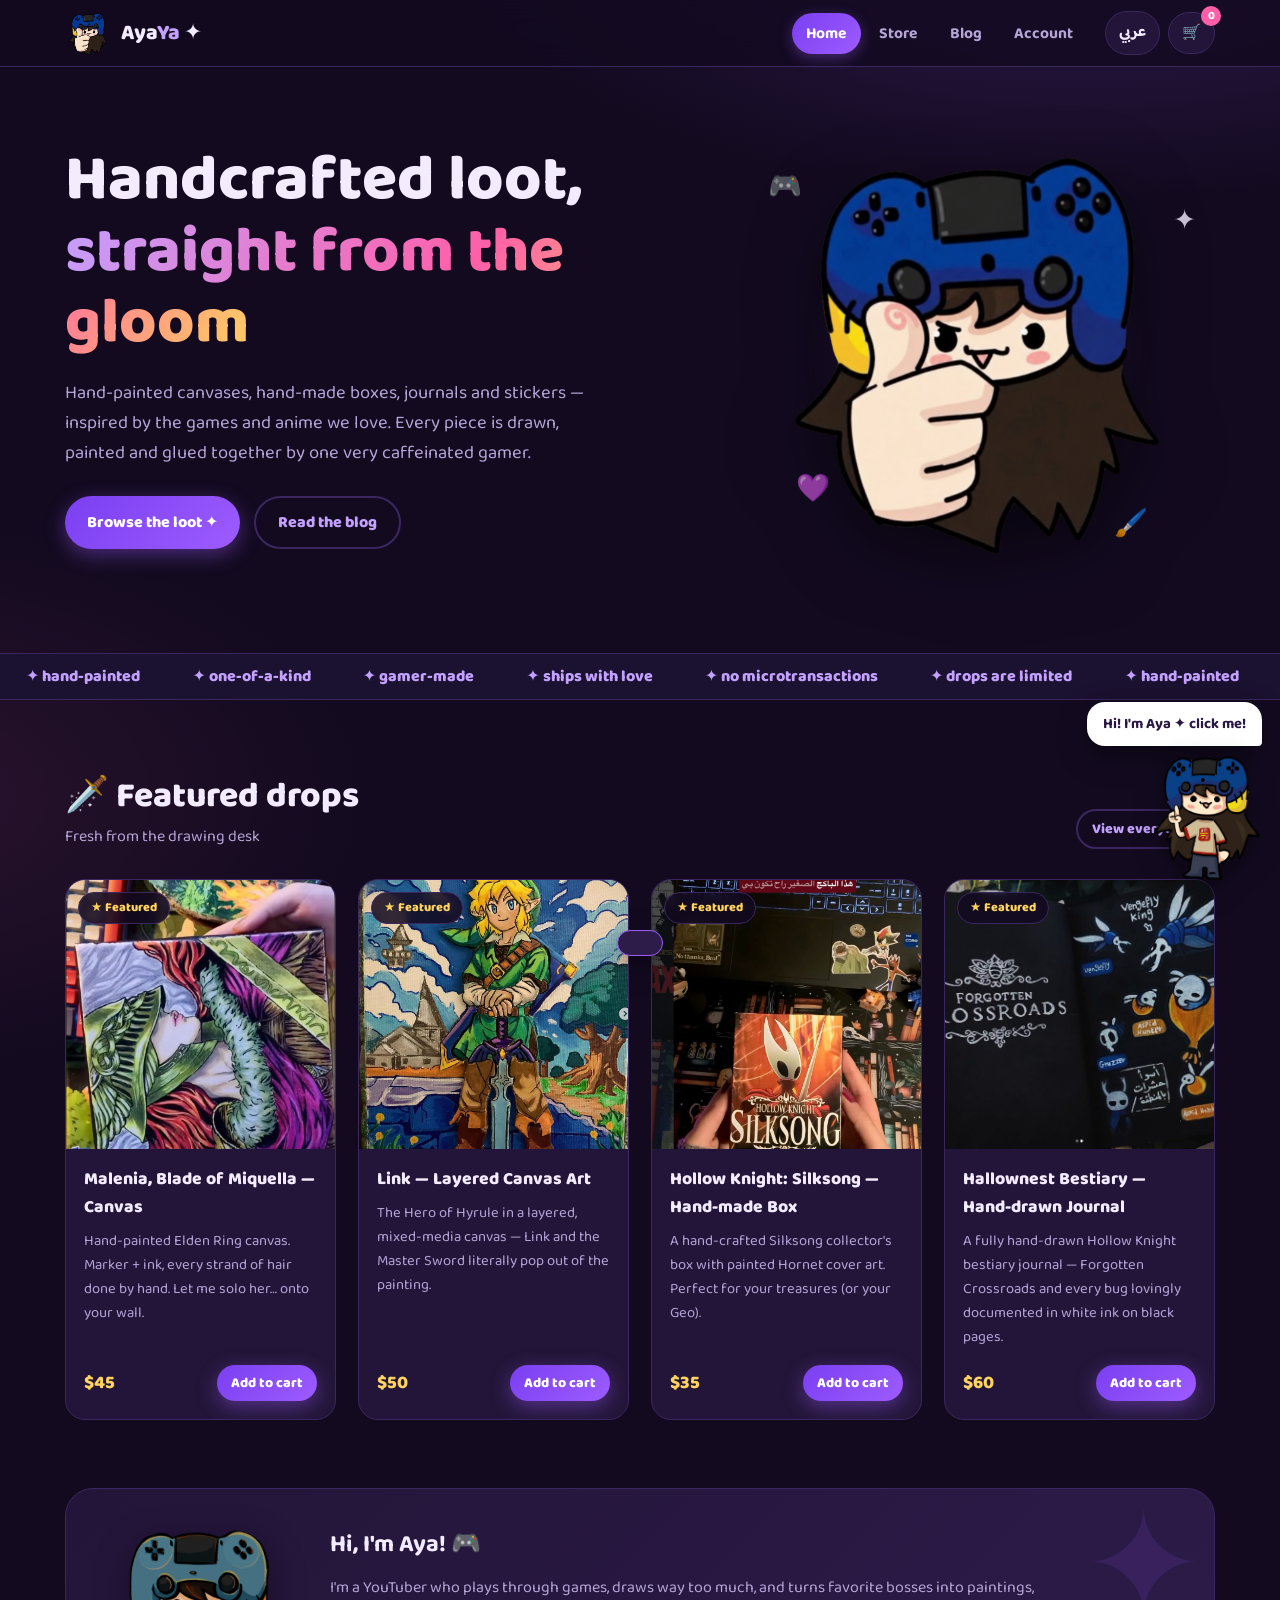
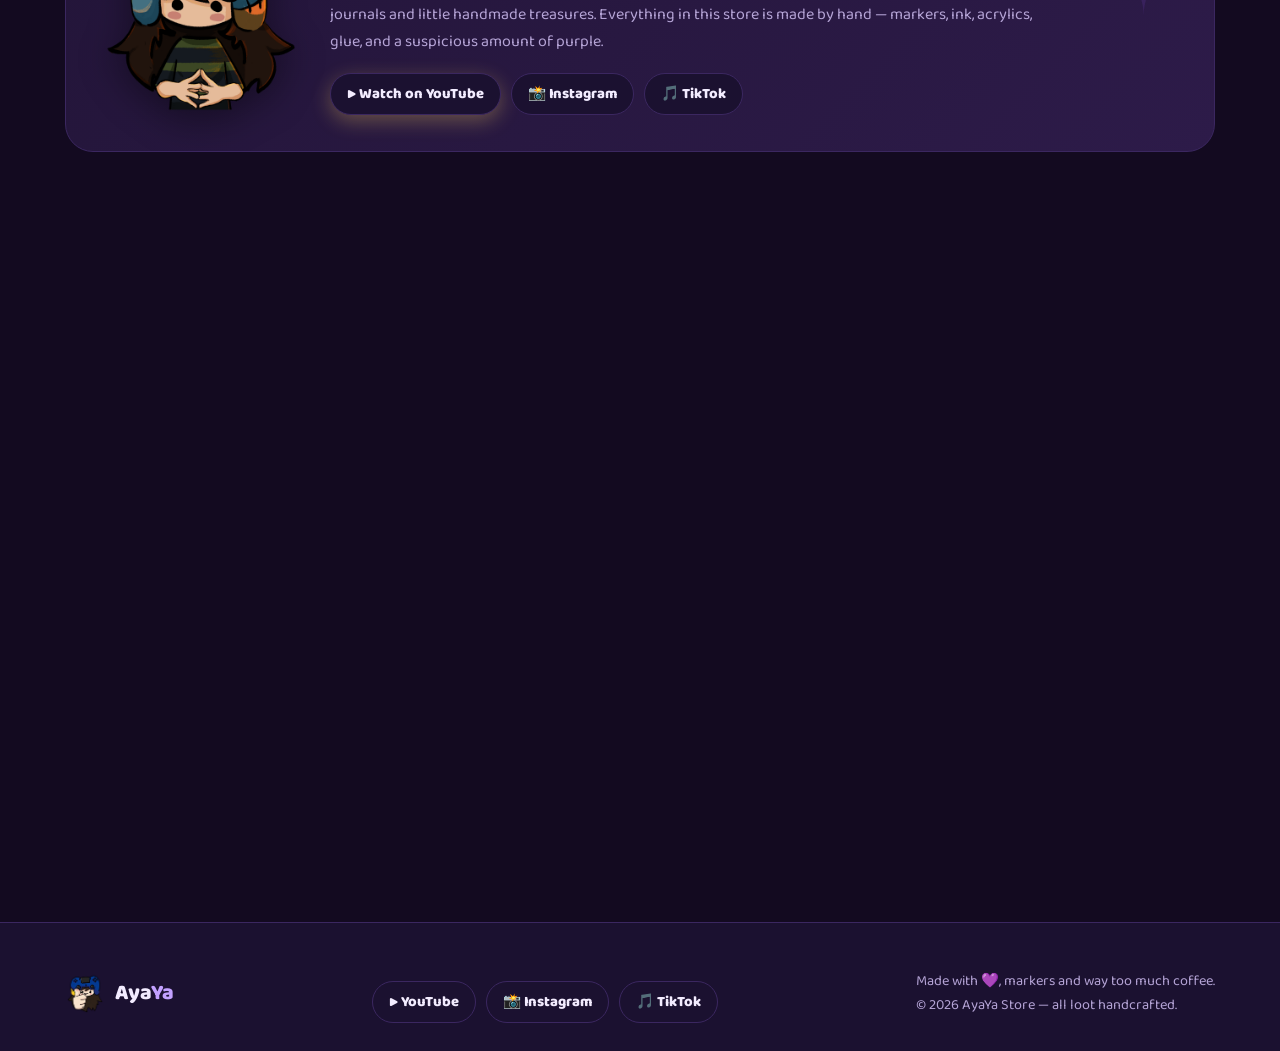
==== index.html @ c79027bc "AyaYa Store ✦ handcrafted gamer loot — store, blog, accounts, admin panel (EN/AR) Co-Authored-By: Cl" ====
<!DOCTYPE html>
<html lang="en">
<head>
  <meta charset="UTF-8">
  <meta name="viewport" content="width=device-width, initial-scale=1.0">
  <title>AyaYa Store ✦ Handcrafted gamer loot</title>
  <meta name="description" content="Hand-painted canvases, handmade boxes, journals and stickers inspired by games and anime — made by Aya.">
  <link rel="icon" type="image/png" href="assets/img/logo.png">
  <link rel="preconnect" href="https://fonts.googleapis.com">
  <link rel="preconnect" href="https://fonts.gstatic.com" crossorigin>
  <link href="https://fonts.googleapis.com/css2?family=Baloo+2:wght@500;700;800&family=Baloo+Bhaijaan+2:wght@500;700;800&display=swap" rel="stylesheet">
  <link rel="stylesheet" href="assets/css/style.css">
</head>
<body>
  <header class="site" id="site-header"></header>

  <main>
    <!-- Hero -->
    <section class="hero">
      <div class="container hero-grid">
        <div>
          <h1><span data-i18n="heroTitle1"></span><br><span class="grad" data-i18n="heroTitle2"></span></h1>
          <p class="sub" data-i18n="heroSub"></p>
          <div class="hero-cta">
            <a href="store.html" class="btn btn-primary" data-i18n="shopNow"></a>
            <a href="blog.html" class="btn btn-ghost" data-i18n="readBlog"></a>
          </div>
        </div>
        <div class="hero-art">
          <div class="halo"></div>
          <img class="mascot-main" src="assets/img/logo.png" alt="Aya mascot giving a thumbs up">
          <span class="floaty" style="top:8%;left:6%;animation-delay:.5s">🎮</span>
          <span class="floaty" style="top:16%;right:4%;animation-delay:1.4s">✦</span>
          <span class="floaty" style="bottom:12%;left:12%;animation-delay:2.2s">💜</span>
          <span class="floaty" style="bottom:4%;right:14%;animation-delay:3s">🖌️</span>
        </div>
      </div>
    </section>

    <!-- Marquee -->
    <div class="marquee"><div class="marquee-track" id="marquee-track"></div></div>

    <!-- Featured products -->
    <section class="block">
      <div class="container">
        <div class="section-head reveal">
          <div>
            <h2><span class="emoji">🗡️</span> <span data-i18n="featured"></span></h2>
            <p data-i18n="featuredSub"></p>
          </div>
          <a class="btn btn-ghost btn-sm" href="store.html" data-i18n="viewAll"></a>
        </div>
        <div class="grid" id="featured-grid"></div>
      </div>
    </section>

    <!-- About strip -->
    <section class="block" style="padding-top:0">
      <div class="container">
        <div class="about-strip reveal">
          <img src="assets/img/oc-cozy.png" alt="Aya sitting cozy">
          <div>
            <h2 data-i18n="aboutTitle"></h2>
            <p data-i18n="aboutBody"></p>
            <div class="socials" id="about-socials"></div>
          </div>
        </div>
      </div>
    </section>

    <!-- Blog preview -->
    <section class="block" style="padding-top:0">
      <div class="container">
        <div class="section-head reveal">
          <div>
            <h2><span class="emoji">✏️</span> <span data-i18n="latestPosts"></span></h2>
            <p data-i18n="latestSub"></p>
          </div>
          <a class="btn btn-ghost btn-sm" href="blog.html" data-i18n="readBlog"></a>
        </div>
        <div class="post-grid" id="blog-preview"></div>
      </div>
    </section>
  </main>

  <footer class="site" id="site-footer"></footer>

  <script src="assets/js/data.js"></script>
  <script src="assets/js/main.js"></script>
  <script>
    function productCard(p) {
      const stockBadge = p.inStock
        ? `<span class="badge">${t("featBadge")}</span>`
        : `<span class="badge soldout">${t("soldOut")}</span>`;
      return `<article class="card reveal">
        <div class="thumb"><img src="${esc(p.img)}" alt="${esc(loc(p, "name"))}" loading="lazy">${stockBadge}</div>
        <div class="card-body">
          <h3>${esc(loc(p, "name"))}</h3>
          <p class="desc">${esc(loc(p, "desc"))}</p>
          <div class="card-foot">
            <span class="price">$${p.price}</span>
            ${p.inStock
              ? `<button class="btn btn-primary btn-sm" onclick="addToCart('${p.id}')">${t("addToCart")}</button>`
              : `<button class="btn btn-danger btn-sm" disabled>${t("soldOut")}</button>`}
          </div>
        </div>
      </article>`;
    }

    function renderHome() {
      // i18n text nodes
      document.querySelectorAll("[data-i18n]").forEach(el => { el.textContent = t(el.dataset.i18n); });

      // marquee (doubled for seamless loop)
      const words = t("marquee");
      const seq = words.map(w => `<span>✦ ${w}</span>`).join("");
      document.getElementById("marquee-track").innerHTML = seq + seq;

      // featured products
      const feats = getProducts().filter(p => p.featured).slice(0, 4);
      document.getElementById("featured-grid").innerHTML = feats.map(productCard).join("");

      // blog preview (latest 3)
      const posts = [...getPosts()].sort((a, b) => b.date.localeCompare(a.date)).slice(0, 3);
      document.getElementById("blog-preview").innerHTML = posts.map(p => `
        <article class="post reveal">
          <div class="thumb"><img src="${esc(p.img)}" alt="" loading="lazy"></div>
          <div class="post-body">
            <time>${p.date}</time>
            <h3>${esc(loc(p, "title"))}</h3>
            <p>${esc(loc(p, "body")).slice(0, 110)}…</p>
            <a href="blog.html#${p.id}" class="tag">#${t(p.tag) !== p.tag ? t(p.tag) : p.tag}</a>
          </div>
        </article>`).join("");

      const s = getSettings();
      document.getElementById("about-socials").innerHTML = `
        <a href="${esc(s.youtube)}" target="_blank" rel="noopener" class="btn btn-gold btn-sm">▶ ${t("aboutCta")}</a>
        <a href="${esc(s.instagram)}" target="_blank" rel="noopener">📸 Instagram</a>
        <a href="${esc(s.tiktok)}" target="_blank" rel="noopener">🎵 TikTok</a>`;

      watchReveals();
    }

    window.onLangChange = renderHome;
    document.addEventListener("DOMContentLoaded", renderHome);
  </script>
</body>
</html>
---- assets/css/style.css ----
/* ============================================
   AyaYa Store — Vex-purple, cozy & fun
   ============================================ */
:root {
  --bg: #130a20;
  --bg-2: #1b1130;
  --panel: #231539;
  --panel-2: #2d1b49;
  --line: #3b2760;
  --purple: #9d5cff;
  --purple-deep: #7b3ff2;
  --purple-soft: #c3a1ff;
  --magenta: #ff5fa8;
  --gold: #ffd45e;
  --teal: #5eead4;
  --text: #f3ecff;
  --muted: #b5a4d6;
  --shadow: 0 10px 30px rgba(0, 0, 0, .45);
  --r: 20px;
  --font-latin: "Baloo 2", "Baloo Bhaijaan 2", system-ui, sans-serif;
  --font-ar: "Baloo Bhaijaan 2", "Baloo 2", system-ui, sans-serif;
}

* { margin: 0; padding: 0; box-sizing: border-box; }

html { scroll-behavior: smooth; }

body {
  background:
    radial-gradient(1100px 500px at 85% -100px, rgba(157, 92, 255, .22), transparent 60%),
    radial-gradient(900px 500px at -10% 30%, rgba(255, 95, 168, .10), transparent 55%),
    var(--bg);
  color: var(--text);
  font-family: var(--font-latin);
  min-height: 100vh;
  overflow-x: hidden;
}

html[lang="ar"] body { font-family: var(--font-ar); }

::selection { background: var(--purple); color: #fff; }

img { max-width: 100%; display: block; }

a { color: var(--purple-soft); text-decoration: none; }

.container { width: min(1150px, 92%); margin-inline: auto; }

/* ---------- Header ---------- */
header.site {
  position: sticky; top: 0; z-index: 100;
  background: rgba(19, 10, 32, .82);
  backdrop-filter: blur(14px);
  -webkit-backdrop-filter: blur(14px);
  border-bottom: 1px solid var(--line);
}

.nav {
  display: flex; align-items: center; gap: 18px;
  padding: 10px 0;
}

.brand {
  display: flex; align-items: center; gap: 10px;
  font-weight: 800; font-size: 1.35rem; color: var(--text);
}

.brand img {
  width: 46px; height: 46px; object-fit: contain;
  transition: transform .35s cubic-bezier(.34, 1.56, .64, 1);
}

.brand:hover img { transform: rotate(-12deg) scale(1.15); }

.brand .ya { color: var(--purple-soft); }

.nav-links {
  display: flex; gap: 4px; margin-inline-start: auto;
  align-items: center;
}

.nav-links a {
  padding: 8px 14px; border-radius: 999px;
  color: var(--muted); font-weight: 700; font-size: .98rem;
  transition: .2s;
}

.nav-links a:hover { color: var(--text); background: var(--panel-2); }

.nav-links a.active { color: #fff; background: linear-gradient(135deg, var(--purple-deep), var(--purple)); box-shadow: 0 4px 14px rgba(157, 92, 255, .35); }

.nav-actions { display: flex; align-items: center; gap: 8px; }

.lang-btn, .cart-btn {
  border: 1px solid var(--line); background: var(--panel);
  color: var(--text); font-family: inherit; font-weight: 700;
  padding: 8px 13px; border-radius: 999px; cursor: pointer;
  font-size: .95rem; transition: .2s; position: relative;
}

.lang-btn:hover, .cart-btn:hover { border-color: var(--purple); transform: translateY(-2px); }

.cart-count {
  position: absolute; top: -7px; inset-inline-end: -7px;
  background: var(--magenta); color: #fff;
  font-size: .72rem; font-weight: 800;
  min-width: 20px; height: 20px; border-radius: 999px;
  display: grid; place-items: center; padding: 0 5px;
  transition: transform .25s cubic-bezier(.34, 1.8, .64, 1);
}

.cart-count.pop { transform: scale(1.5); }

.burger { display: none; }

/* ---------- Buttons ---------- */
.btn {
  display: inline-flex; align-items: center; gap: 8px; justify-content: center;
  font-family: inherit; font-weight: 800; font-size: 1rem;
  padding: 12px 22px; border-radius: 999px; border: none; cursor: pointer;
  transition: transform .18s cubic-bezier(.34, 1.56, .64, 1), box-shadow .2s, filter .2s;
}

.btn:active { transform: scale(.94); }

.btn-primary {
  background: linear-gradient(135deg, var(--purple-deep), var(--purple));
  color: #fff; box-shadow: 0 6px 20px rgba(157, 92, 255, .4);
}

.btn-primary:hover { transform: translateY(-3px); box-shadow: 0 10px 26px rgba(157, 92, 255, .55); }

.btn-gold {
  background: linear-gradient(135deg, #f5b93d, var(--gold));
  color: #3a2405; box-shadow: 0 6px 20px rgba(255, 212, 94, .3);
}

.btn-gold:hover { transform: translateY(-3px); }

.btn-ghost {
  background: transparent; color: var(--purple-soft);
  border: 2px solid var(--line);
}

.btn-ghost:hover { border-color: var(--purple); color: #fff; transform: translateY(-3px); }

.btn-danger { background: #47203a; color: #ff9cc4; }
.btn-sm { padding: 7px 14px; font-size: .88rem; }

/* ---------- Hero ---------- */
.hero {
  position: relative; overflow: hidden;
  padding: 64px 0 90px;
}

.hero-grid {
  display: grid; grid-template-columns: 1.15fr .85fr;
  gap: 30px; align-items: center;
}

.hero h1 {
  font-size: clamp(2.3rem, 5.5vw, 4rem);
  line-height: 1.12; font-weight: 800;
}

.hero h1 .grad {
  background: linear-gradient(120deg, var(--purple-soft), var(--magenta) 60%, var(--gold));
  -webkit-background-clip: text; background-clip: text; color: transparent;
}

.hero p.sub { color: var(--muted); font-size: 1.15rem; margin: 18px 0 28px; max-width: 34rem; }

.hero-cta { display: flex; gap: 14px; flex-wrap: wrap; }

.hero-art { position: relative; text-align: center; }

.hero-art .mascot-main {
  width: min(380px, 80%); margin-inline: auto;
  filter: drop-shadow(0 24px 34px rgba(0, 0, 0, .5));
  animation: bob 4.5s ease-in-out infinite;
}

@keyframes bob {
  0%, 100% { transform: translateY(0) rotate(-1.5deg); }
  50% { transform: translateY(-16px) rotate(1.5deg); }
}

.hero-art .halo {
  position: absolute; inset: 8% 12%; z-index: -1;
  background: radial-gradient(circle, rgba(157, 92, 255, .35), transparent 65%);
  filter: blur(10px);
  animation: pulse 5s ease-in-out infinite;
}

@keyframes pulse { 50% { opacity: .55; transform: scale(1.08); } }

.floaty {
  position: absolute; font-size: 1.7rem; opacity: .8;
  animation: floaty 7s ease-in-out infinite;
  user-select: none; pointer-events: none;
}

@keyframes floaty {
  0%, 100% { transform: translateY(0) rotate(-8deg); }
  50% { transform: translateY(-22px) rotate(10deg); }
}

/* ---------- Marquee ---------- */
.marquee {
  border-block: 1px solid var(--line);
  background: var(--bg-2);
  overflow: hidden; white-space: nowrap; direction: ltr;
  padding: 10px 0; font-weight: 800; color: var(--purple-soft);
}

.marquee-track { display: inline-block; animation: marquee 30s linear infinite; }

.marquee span { margin: 0 26px; }

@keyframes marquee { to { transform: translateX(-50%); } }

/* ---------- Sections ---------- */
section.block { padding: 68px 0; }

.section-head { display: flex; align-items: end; justify-content: space-between; gap: 16px; margin-bottom: 30px; }

.section-head h2 { font-size: clamp(1.6rem, 3vw, 2.2rem); font-weight: 800; }

.section-head h2 .emoji { display: inline-block; animation: wiggle 3s ease-in-out infinite; }

@keyframes wiggle { 0%, 100% { transform: rotate(-8deg); } 50% { transform: rotate(10deg); } }

.section-head p { color: var(--muted); }

/* reveal on scroll */
.reveal { opacity: 0; transform: translateY(26px); transition: opacity .6s ease, transform .6s cubic-bezier(.22, .9, .3, 1.2); }
.reveal.shown { opacity: 1; transform: none; }

/* ---------- Product grid ---------- */
.grid { display: grid; grid-template-columns: repeat(auto-fill, minmax(255px, 1fr)); gap: 22px; }

.card {
  background: var(--panel); border: 1px solid var(--line);
  border-radius: var(--r); overflow: hidden; position: relative;
  transition: transform .25s, box-shadow .25s, border-color .25s;
  display: flex; flex-direction: column;
}

.card:hover { transform: translateY(-7px); box-shadow: var(--shadow); border-color: var(--purple); }

.card .thumb { position: relative; overflow: hidden; aspect-ratio: 1 / 1; background: var(--bg-2); }

.card .thumb img { width: 100%; height: 100%; object-fit: cover; transition: transform .5s; }

.card:hover .thumb img { transform: scale(1.07) rotate(.5deg); }

.badge {
  position: absolute; top: 12px; inset-inline-start: 12px;
  background: rgba(19, 10, 32, .85); color: var(--gold);
  font-size: .78rem; font-weight: 800; padding: 5px 12px; border-radius: 999px;
  border: 1px solid var(--line); backdrop-filter: blur(4px);
}

.badge.soldout { color: var(--magenta); }

.card-body { padding: 16px 18px 18px; display: flex; flex-direction: column; gap: 8px; flex: 1; }

.card-body h3 { font-size: 1.1rem; font-weight: 800; }

.card-body .desc { color: var(--muted); font-size: .92rem; flex: 1; }

.card-foot { display: flex; align-items: center; justify-content: space-between; margin-top: 8px; }

.price { font-weight: 800; font-size: 1.15rem; color: var(--gold); }

/* category pills */
.pills { display: flex; gap: 8px; flex-wrap: wrap; margin-bottom: 26px; }

.pill {
  background: var(--panel); border: 1px solid var(--line); color: var(--muted);
  font-family: inherit; font-weight: 700; font-size: .92rem;
  padding: 8px 16px; border-radius: 999px; cursor: pointer; transition: .2s;
}

.pill:hover { color: var(--text); transform: translateY(-2px); }

.pill.active {
  background: linear-gradient(135deg, var(--purple-deep), var(--purple));
  color: #fff; border-color: transparent;
}

.searchbar {
  display: flex; align-items: center; gap: 10px;
  background: var(--panel); border: 1px solid var(--line);
  border-radius: 999px; padding: 10px 18px; margin-bottom: 22px;
}

.searchbar input {
  flex: 1; background: none; border: none; outline: none;
  color: var(--text); font-family: inherit; font-size: 1rem;
}

.searchbar input::placeholder { color: var(--muted); }

/* ---------- Blog ---------- */
.post-grid { display: grid; grid-template-columns: repeat(auto-fill, minmax(300px, 1fr)); gap: 24px; }

.post {
  background: var(--panel); border: 1px solid var(--line); border-radius: var(--r);
  overflow: hidden; transition: .25s; display: flex; flex-direction: column;
}

.post:hover { transform: translateY(-6px); border-color: var(--magenta); box-shadow: var(--shadow); }

.post .thumb { aspect-ratio: 16 / 10; overflow: hidden; background: var(--bg-2); }

.post .thumb img { width: 100%; height: 100%; object-fit: cover; transition: transform .5s; }

.post:hover .thumb img { transform: scale(1.06); }

.post-body { padding: 18px 20px 20px; display: flex; flex-direction: column; gap: 10px; flex: 1; }

.post-body time { color: var(--muted); font-size: .85rem; font-weight: 700; }

.post-body h3 { font-size: 1.2rem; }

.post-body p { color: var(--muted); font-size: .95rem; flex: 1; }

.tag {
  display: inline-block; background: var(--panel-2); color: var(--purple-soft);
  font-size: .78rem; font-weight: 800; padding: 4px 12px; border-radius: 999px;
}

.yt-embed { aspect-ratio: 16 / 9; border-radius: 14px; overflow: hidden; border: 1px solid var(--line); margin-top: 10px; }

.yt-embed iframe { width: 100%; height: 100%; border: 0; display: block; }

/* ---------- Modal / drawer ---------- */
.overlay {
  position: fixed; inset: 0; z-index: 200;
  background: rgba(10, 5, 20, .7); backdrop-filter: blur(4px);
  opacity: 0; pointer-events: none; transition: opacity .25s;
}

.overlay.open { opacity: 1; pointer-events: auto; }

.drawer {
  position: fixed; top: 0; inset-inline-end: 0; z-index: 210;
  width: min(420px, 94vw); height: 100dvh;
  background: var(--bg-2); border-inline-start: 1px solid var(--line);
  transform: translateX(calc(var(--dir, 1) * 105%));
  transition: transform .35s cubic-bezier(.22, .9, .3, 1);
  display: flex; flex-direction: column;
}

html[dir="rtl"] .drawer { --dir: -1; }

.drawer.open { transform: none; }

.drawer-head { display: flex; align-items: center; justify-content: space-between; padding: 18px 22px; border-bottom: 1px solid var(--line); }

.drawer-head h3 { font-size: 1.25rem; }

.icon-btn { background: none; border: none; color: var(--muted); font-size: 1.4rem; cursor: pointer; transition: .2s; }

.icon-btn:hover { color: #fff; transform: rotate(90deg); }

.drawer-body { flex: 1; overflow-y: auto; padding: 18px 22px; display: flex; flex-direction: column; gap: 14px; }

.cart-item { display: flex; gap: 12px; background: var(--panel); border: 1px solid var(--line); border-radius: 14px; padding: 10px; }

.cart-item img { width: 64px; height: 64px; border-radius: 10px; object-fit: cover; }

.cart-item .ci-info { flex: 1; }

.cart-item h4 { font-size: .95rem; }

.cart-item .ci-price { color: var(--gold); font-weight: 800; font-size: .92rem; }

.qty { display: inline-flex; align-items: center; gap: 10px; margin-top: 4px; }

.qty button {
  width: 26px; height: 26px; border-radius: 8px; border: 1px solid var(--line);
  background: var(--panel-2); color: var(--text); font-weight: 800; cursor: pointer;
}

.drawer-foot { padding: 18px 22px; border-top: 1px solid var(--line); display: flex; flex-direction: column; gap: 12px; }

.total-row { display: flex; justify-content: space-between; font-weight: 800; font-size: 1.15rem; }

.empty-note { text-align: center; color: var(--muted); padding: 30px 10px; }

.empty-note img { width: 130px; margin: 0 auto 12px; opacity: .9; }

/* ---------- Forms ---------- */
.auth-wrap { display: grid; grid-template-columns: 1fr 1fr; gap: 40px; align-items: center; padding: 60px 0; }

.form-card {
  background: var(--panel); border: 1px solid var(--line); border-radius: 24px;
  padding: 34px; box-shadow: var(--shadow);
}

.form-card h2 { margin-bottom: 6px; }

.form-card .hint { color: var(--muted); margin-bottom: 22px; font-size: .95rem; }

.field { margin-bottom: 16px; }

.field label { display: block; font-weight: 700; font-size: .92rem; margin-bottom: 6px; color: var(--purple-soft); }

.field input, .field textarea, .field select {
  width: 100%; background: var(--bg-2); border: 1px solid var(--line);
  border-radius: 14px; padding: 12px 16px; color: var(--text);
  font-family: inherit; font-size: 1rem; outline: none; transition: .2s;
}

.field input:focus, .field textarea:focus, .field select:focus { border-color: var(--purple); box-shadow: 0 0 0 3px rgba(157, 92, 255, .2); }

.form-msg { font-weight: 700; font-size: .95rem; min-height: 1.4em; }
.form-msg.err { color: #ff8ab5; }
.form-msg.ok { color: var(--teal); }

.switch-auth { text-align: center; margin-top: 14px; color: var(--muted); }
.switch-auth a { font-weight: 800; cursor: pointer; }

/* ---------- Mascot helper ---------- */
#mascot-helper {
  position: fixed; bottom: 18px; inset-inline-end: 18px; z-index: 150;
  display: flex; flex-direction: column; align-items: flex-end; gap: 8px;
  pointer-events: none;
}

#mascot-helper img {
  width: 110px; cursor: pointer; pointer-events: auto;
  filter: drop-shadow(0 8px 14px rgba(0, 0, 0, .45));
  transition: transform .3s cubic-bezier(.34, 1.56, .64, 1);
  animation: mascot-in .5s cubic-bezier(.34, 1.56, .64, 1);
}

#mascot-helper img:hover { transform: scale(1.12) rotate(-4deg); }

@keyframes mascot-in { from { transform: translateY(120px) scale(.6); opacity: 0; } }

#mascot-bubble {
  background: #fff; color: #2a1745; font-weight: 700; font-size: .92rem;
  padding: 10px 16px; border-radius: 18px; border-end-end-radius: 4px;
  max-width: 230px; box-shadow: var(--shadow);
  opacity: 0; transform: translateY(10px) scale(.9); transition: .3s cubic-bezier(.34, 1.56, .64, 1);
  pointer-events: none;
}

#mascot-bubble.show { opacity: 1; transform: none; }

/* ---------- Toast ---------- */
#toast {
  position: fixed; bottom: 24px; left: 50%; transform: translate(-50%, 80px);
  background: var(--panel-2); border: 1px solid var(--purple);
  color: var(--text); font-weight: 700; padding: 12px 22px; border-radius: 999px;
  z-index: 300; transition: transform .35s cubic-bezier(.34, 1.56, .64, 1); box-shadow: var(--shadow);
}

#toast.show { transform: translate(-50%, 0); }

/* ---------- About strip ---------- */
.about-strip {
  display: grid; grid-template-columns: auto 1fr; gap: 34px; align-items: center;
  background: linear-gradient(135deg, var(--panel), var(--panel-2));
  border: 1px solid var(--line); border-radius: 28px; padding: 36px 40px;
  position: relative; overflow: hidden;
}

.about-strip::after {
  content: "✦"; position: absolute; top: -30px; inset-inline-end: 10px;
  font-size: 9rem; color: rgba(157, 92, 255, .12); pointer-events: none;
}

.about-strip img { width: 190px; filter: drop-shadow(0 10px 18px rgba(0, 0, 0, .4)); }

.about-strip h2 { margin-bottom: 10px; }

.about-strip p { color: var(--muted); line-height: 1.7; max-width: 46rem; }

.socials { display: flex; gap: 10px; margin-top: 18px; flex-wrap: wrap; }

.socials a {
  display: inline-flex; align-items: center; gap: 8px;
  background: var(--bg-2); border: 1px solid var(--line); border-radius: 999px;
  padding: 8px 16px; font-weight: 800; font-size: .92rem; color: var(--text); transition: .2s;
}

.socials a:hover { border-color: var(--purple); transform: translateY(-3px) rotate(-1.5deg); }

/* ---------- Footer ---------- */
footer.site {
  border-top: 1px solid var(--line); background: var(--bg-2);
  padding: 40px 0 28px; margin-top: 40px;
}

.foot-grid { display: flex; align-items: center; justify-content: space-between; gap: 20px; flex-wrap: wrap; }

.foot-grid .brand img { width: 40px; height: 40px; }

footer .note { color: var(--muted); font-size: .9rem; }

/* ---------- Admin ---------- */
.admin-tabs { display: flex; gap: 8px; margin-bottom: 24px; flex-wrap: wrap; }

.table-wrap { overflow-x: auto; background: var(--panel); border: 1px solid var(--line); border-radius: var(--r); }

table.admin { width: 100%; border-collapse: collapse; min-width: 600px; }

table.admin th, table.admin td { padding: 12px 16px; text-align: start; border-bottom: 1px solid var(--line); }

table.admin th { color: var(--purple-soft); font-size: .85rem; text-transform: uppercase; letter-spacing: .05em; }

table.admin td img { width: 48px; height: 48px; object-fit: cover; border-radius: 10px; }

table.admin tr:hover td { background: rgba(157, 92, 255, .05); }

/* ---------- Sparkle canvas ---------- */
#sparkle-canvas { position: fixed; inset: 0; pointer-events: none; z-index: 90; }

/* ---------- Konami rain ---------- */
.rain-item { position: fixed; top: -60px; z-index: 400; font-size: 2rem; pointer-events: none; animation: rain-fall linear forwards; }

@keyframes rain-fall { to { transform: translateY(110vh) rotate(360deg); } }

/* ---------- Page hero (inner pages) ---------- */
.page-hero { padding: 52px 0 34px; position: relative; }

.page-hero h1 { font-size: clamp(2rem, 4.5vw, 3rem); }

.page-hero h1 .grad {
  background: linear-gradient(120deg, var(--purple-soft), var(--magenta));
  -webkit-background-clip: text; background-clip: text; color: transparent;
}

.page-hero p { color: var(--muted); margin-top: 10px; font-size: 1.08rem; max-width: 40rem; }

.page-hero .corner-oc { position: absolute; inset-inline-end: 0; bottom: -20px; width: 150px; opacity: .95; animation: bob 5s ease-in-out infinite; }

/* ---------- Responsive ---------- */
@media (max-width: 860px) {
  .hero-grid, .auth-wrap { grid-template-columns: 1fr; }
  .hero { padding: 40px 0 60px; }
  .hero-art { order: -1; }
  .hero-art .mascot-main { width: min(260px, 62%); }
  .about-strip { grid-template-columns: 1fr; text-align: center; }
  .about-strip img { margin-inline: auto; }
  .socials { justify-content: center; }
  .page-hero .corner-oc { display: none; }

  .burger { display: block; background: none; border: none; color: var(--text); font-size: 1.6rem; cursor: pointer; }
  .nav-links {
    position: fixed; top: 67px; inset-inline: 0;
    background: var(--bg-2); border-bottom: 1px solid var(--line);
    flex-direction: column; align-items: stretch; padding: 14px;
    display: none;
  }
  .nav-links.open { display: flex; }
  .nav-links a { text-align: center; padding: 13px; }
  #mascot-helper img { width: 84px; }
}
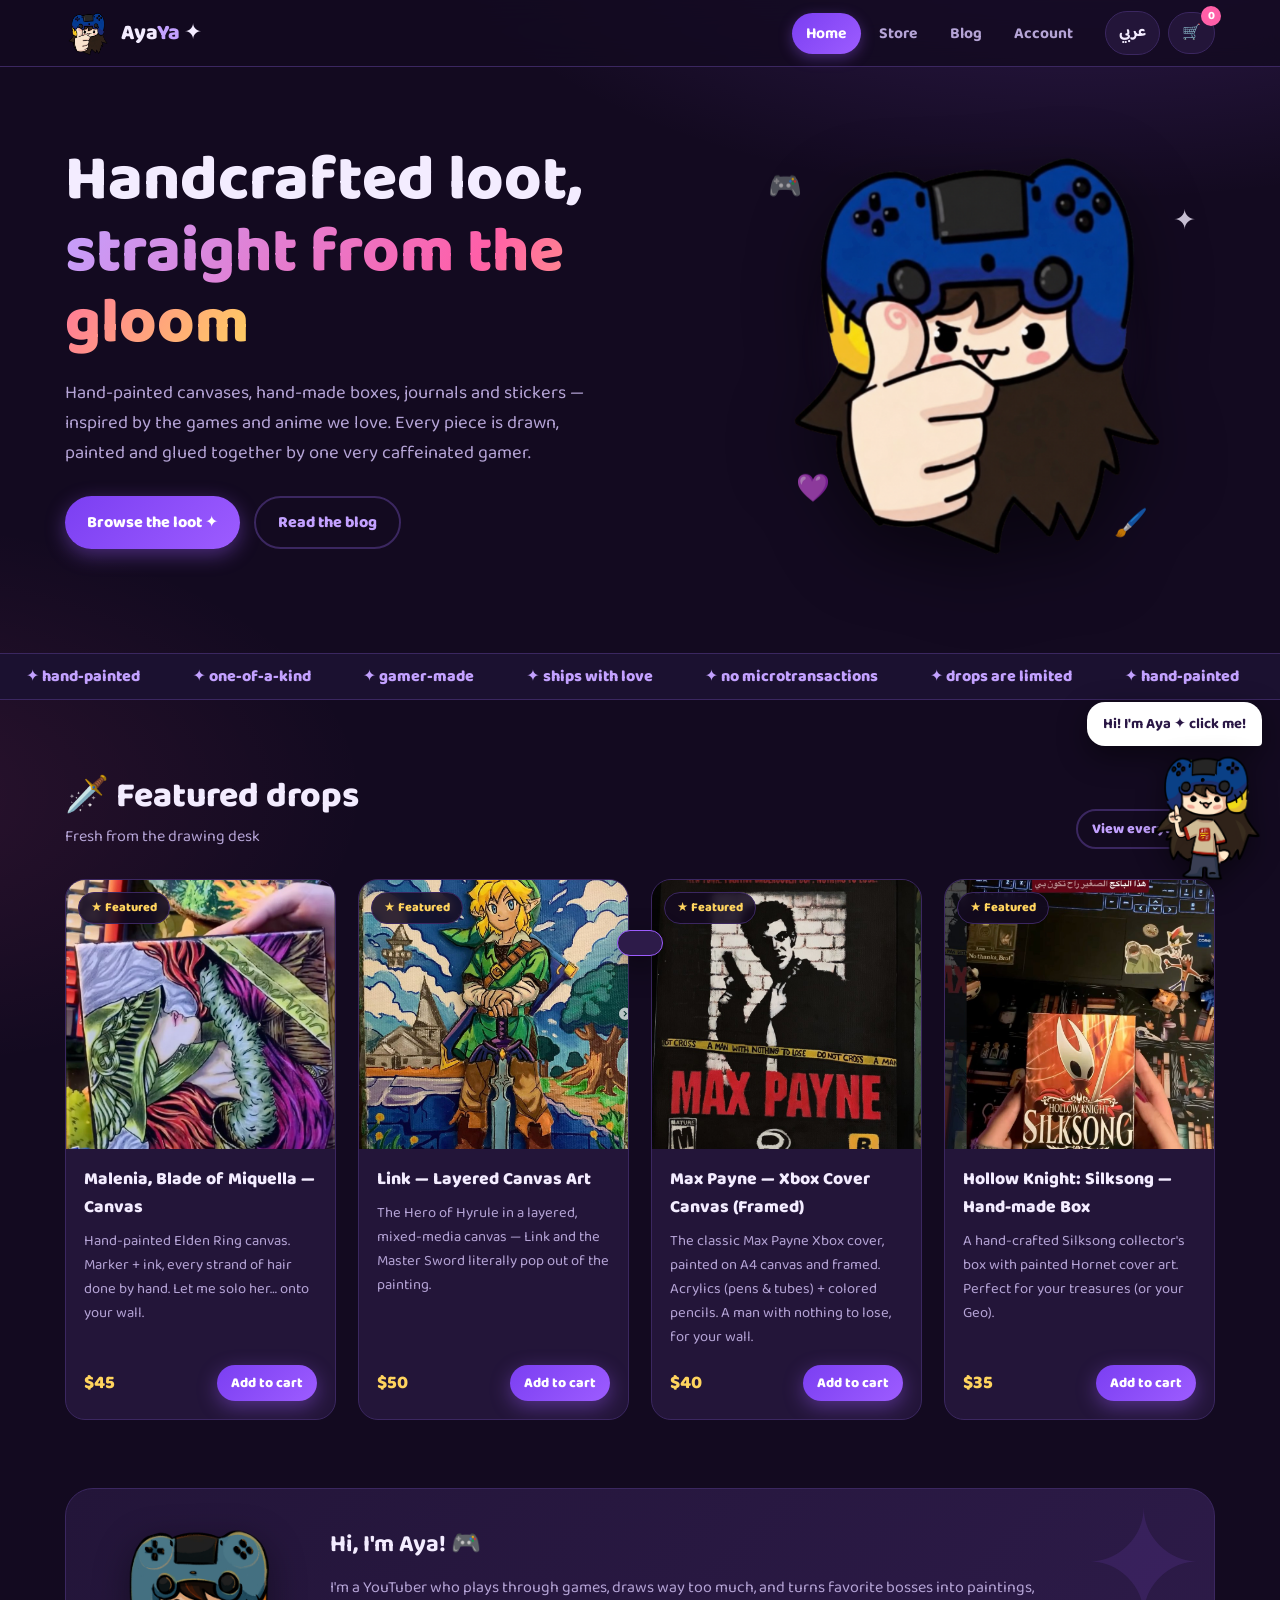
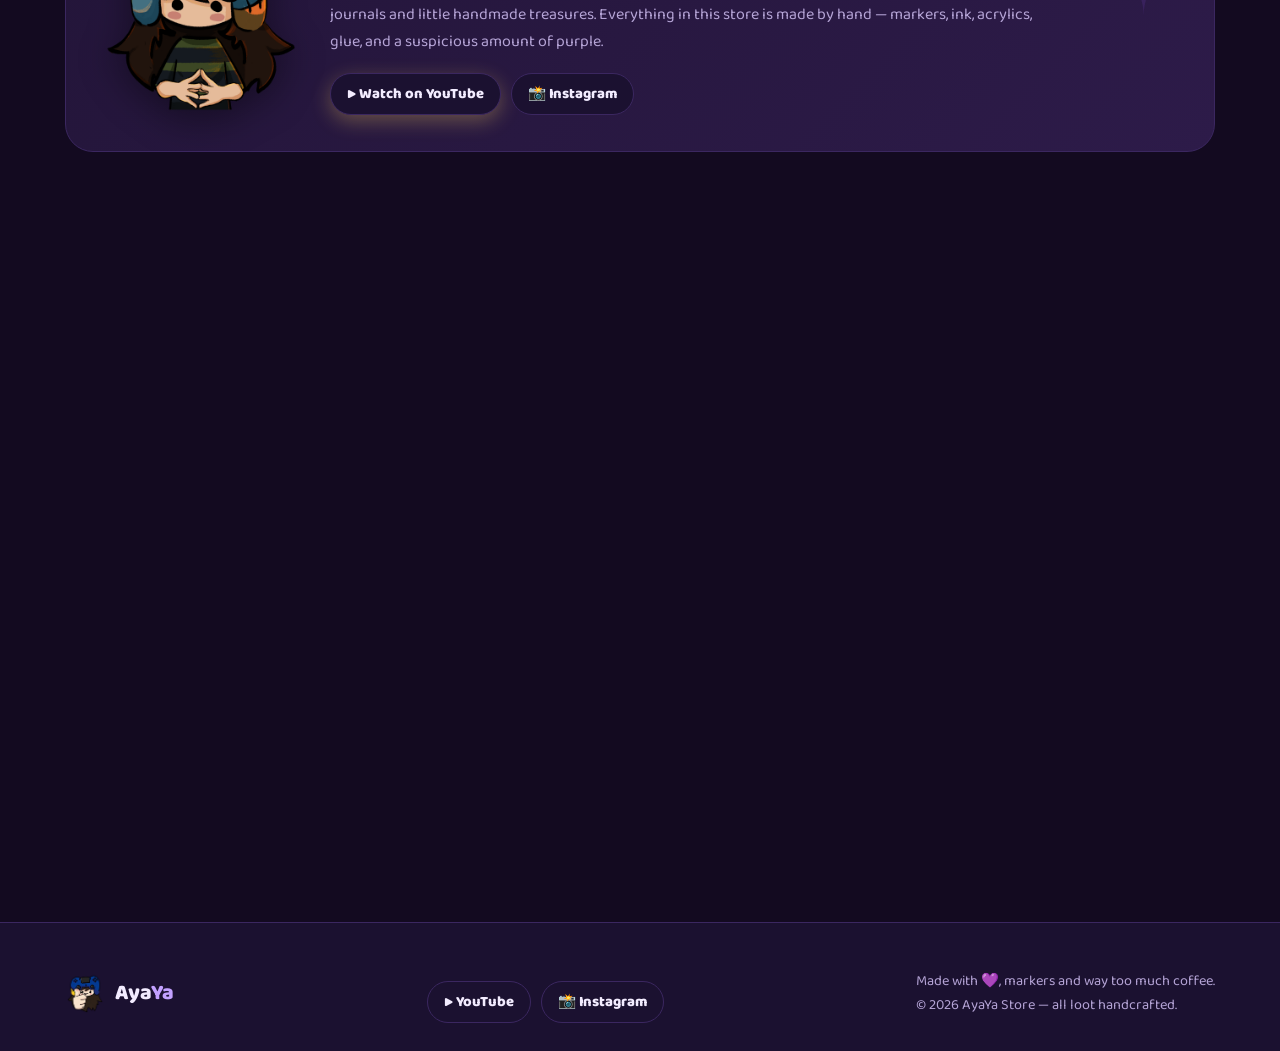
==== commit d8972abb: "Big upgrade: product pages, Telegram orders, full admin content control - Product detail pages with " ====
--- a/index.html
+++ b/index.html
@@ -28,7 +28,7 @@
         </div>
         <div class="hero-art">
           <div class="halo"></div>
-          <img class="mascot-main" src="assets/img/logo.png" alt="Aya mascot giving a thumbs up">
+          <img class="mascot-main" data-img="hero" src="assets/img/logo.png" alt="Aya mascot giving a thumbs up">
           <span class="floaty" style="top:8%;left:6%;animation-delay:.5s">🎮</span>
           <span class="floaty" style="top:16%;right:4%;animation-delay:1.4s">✦</span>
           <span class="floaty" style="bottom:12%;left:12%;animation-delay:2.2s">💜</span>
@@ -58,7 +58,7 @@
     <section class="block" style="padding-top:0">
       <div class="container">
         <div class="about-strip reveal">
-          <img src="assets/img/oc-cozy.png" alt="Aya sitting cozy">
+          <img data-img="about" src="assets/img/oc-cozy.png" alt="Aya sitting cozy">
           <div>
             <h2 data-i18n="aboutTitle"></h2>
             <p data-i18n="aboutBody"></p>
@@ -92,10 +92,12 @@
       const stockBadge = p.inStock
         ? `<span class="badge">${t("featBadge")}</span>`
         : `<span class="badge soldout">${t("soldOut")}</span>`;
+      const cover = (p.images && p.images.length) ? p.images[0] : p.img;
+      const url = `product.html?id=${encodeURIComponent(p.id)}`;
       return `<article class="card reveal">
-        <div class="thumb"><img src="${esc(p.img)}" alt="${esc(loc(p, "name"))}" loading="lazy">${stockBadge}</div>
+        <a class="thumb" href="${url}" style="display:block"><img src="${esc(cover)}" alt="${esc(loc(p, "name"))}" loading="lazy">${stockBadge}</a>
         <div class="card-body">
-          <h3>${esc(loc(p, "name"))}</h3>
+          <h3><a href="${url}" style="color:inherit">${esc(loc(p, "name"))}</a></h3>
           <p class="desc">${esc(loc(p, "desc"))}</p>
           <div class="card-foot">
             <span class="price">$${p.price}</span>
@@ -137,8 +139,9 @@
       document.getElementById("about-socials").innerHTML = `
         <a href="${esc(s.youtube)}" target="_blank" rel="noopener" class="btn btn-gold btn-sm">▶ ${t("aboutCta")}</a>
         <a href="${esc(s.instagram)}" target="_blank" rel="noopener">📸 Instagram</a>
-        <a href="${esc(s.tiktok)}" target="_blank" rel="noopener">🎵 TikTok</a>`;
+        ${s.tiktok ? `<a href="${esc(s.tiktok)}" target="_blank" rel="noopener">🎵 TikTok</a>` : ""}`;
 
+      applyImages();
       watchReveals();
     }
 
--- a/assets/css/style.css
+++ b/assets/css/style.css
@@ -335,6 +335,91 @@
 
 .yt-embed iframe { width: 100%; height: 100%; border: 0; display: block; }
 
+.ig-embed {
+  border-radius: 14px; overflow: hidden; border: 1px solid var(--line);
+  margin-top: 10px; background: #fff; max-width: 400px; align-self: center; width: 100%;
+}
+
+.ig-embed iframe { width: 100%; height: 480px; border: 0; display: block; }
+
+/* ---------- Product page ---------- */
+.product-wrap { display: grid; grid-template-columns: 1.05fr .95fr; gap: 40px; padding: 40px 0 20px; align-items: start; }
+
+.gallery-main {
+  border-radius: 24px; overflow: hidden; border: 1px solid var(--line);
+  background: var(--bg-2); aspect-ratio: 1 / 1; position: relative; cursor: zoom-in;
+}
+
+.gallery-main img { width: 100%; height: 100%; object-fit: cover; transition: transform .4s; }
+
+.gallery-main:hover img { transform: scale(1.04); }
+
+.gallery-thumbs { display: flex; gap: 10px; margin-top: 12px; flex-wrap: wrap; }
+
+.gallery-thumbs img {
+  width: 74px; height: 74px; object-fit: cover; border-radius: 14px;
+  border: 2px solid var(--line); cursor: pointer; transition: .2s; opacity: .7;
+}
+
+.gallery-thumbs img:hover { transform: translateY(-3px); opacity: 1; }
+
+.gallery-thumbs img.active { border-color: var(--purple); opacity: 1; box-shadow: 0 4px 14px rgba(157, 92, 255, .35); }
+
+.product-info h1 { font-size: clamp(1.6rem, 3.4vw, 2.4rem); line-height: 1.2; }
+
+.product-info .price { font-size: 1.9rem; display: block; margin: 14px 0; }
+
+.product-info .desc { color: var(--muted); font-size: 1.08rem; line-height: 1.75; margin-bottom: 22px; }
+
+.product-meta { display: flex; gap: 10px; margin: 14px 0 22px; flex-wrap: wrap; }
+
+.qty-picker { display: inline-flex; align-items: center; gap: 14px; background: var(--panel); border: 1px solid var(--line); border-radius: 999px; padding: 8px 16px; }
+
+.qty-picker button { width: 30px; height: 30px; border-radius: 10px; border: 1px solid var(--line); background: var(--panel-2); color: var(--text); font-weight: 800; cursor: pointer; font-size: 1.05rem; }
+
+.lightbox {
+  position: fixed; inset: 0; z-index: 400; background: rgba(10, 5, 20, .92);
+  display: none; place-items: center; cursor: zoom-out; padding: 4vh 4vw;
+}
+
+.lightbox.open { display: grid; }
+
+.lightbox img { max-width: 100%; max-height: 92vh; border-radius: 18px; box-shadow: var(--shadow); }
+
+@media (max-width: 860px) {
+  .product-wrap { grid-template-columns: 1fr; gap: 24px; }
+}
+
+/* ---------- Admin: texts editor ---------- */
+.texts-row {
+  display: grid; grid-template-columns: 170px 1fr 1fr; gap: 10px;
+  padding: 10px 0; border-bottom: 1px solid var(--line); align-items: center;
+}
+
+.texts-row .tkey { color: var(--purple-soft); font-size: .82rem; font-weight: 800; word-break: break-all; }
+
+.texts-row input, .texts-row textarea {
+  width: 100%; background: var(--bg-2); border: 1px solid var(--line); border-radius: 10px;
+  padding: 8px 12px; color: var(--text); font-family: inherit; font-size: .92rem; outline: none;
+}
+
+.texts-row input:focus { border-color: var(--purple); }
+
+.texts-row input.changed { border-color: var(--gold); }
+
+.img-slot-row {
+  display: flex; align-items: center; gap: 16px; padding: 12px 0; border-bottom: 1px solid var(--line);
+  flex-wrap: wrap;
+}
+
+.img-slot-row img { width: 64px; height: 64px; object-fit: contain; border-radius: 12px; background: var(--bg-2); border: 1px solid var(--line); }
+
+.img-slot-row .slot-name { flex: 1; font-weight: 700; min-width: 160px; }
+
+@media (max-width: 720px) {
+  .texts-row { grid-template-columns: 1fr; gap: 6px; }
+}
+
 /* ---------- Modal / drawer ---------- */
 .overlay {
   position: fixed; inset: 0; z-index: 200;
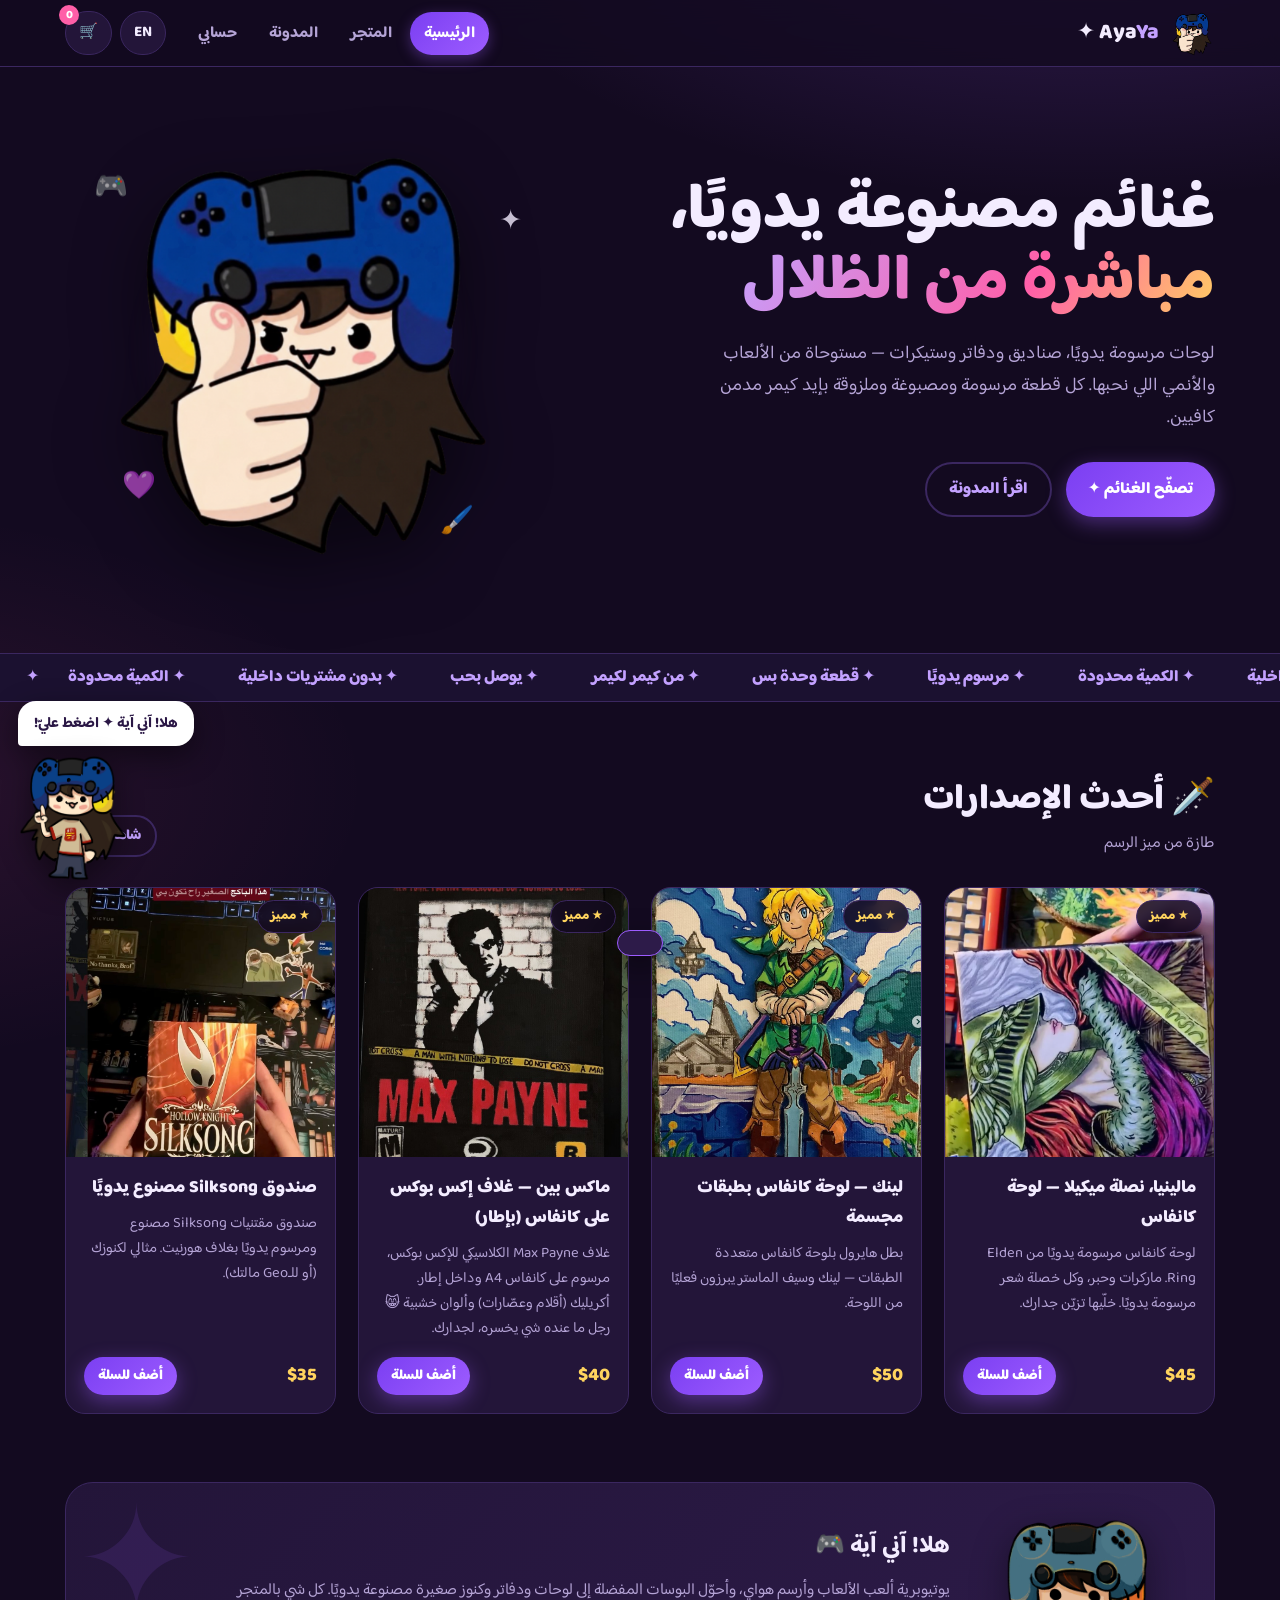
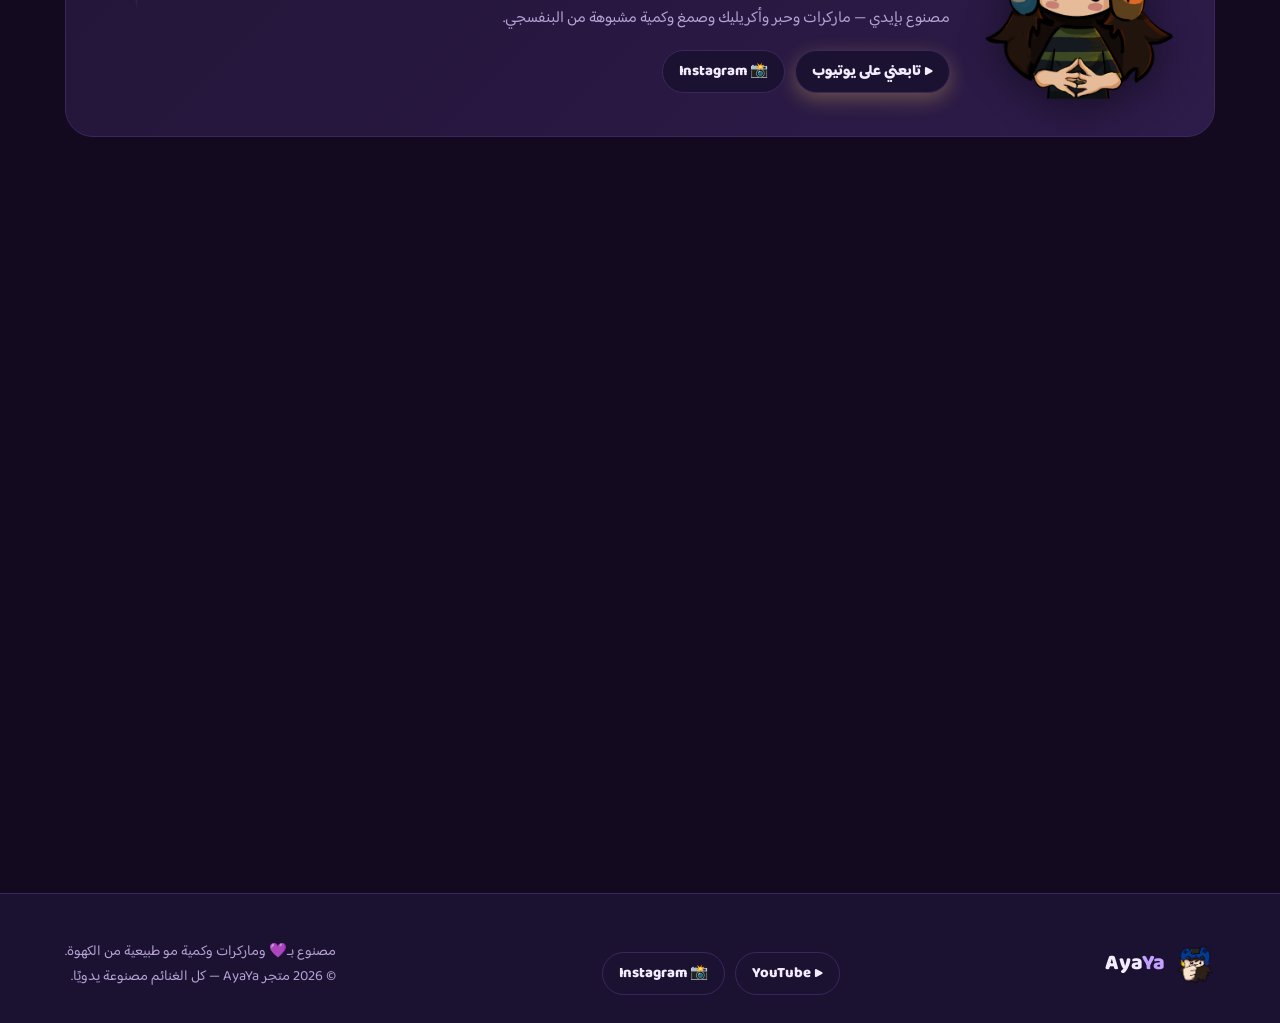
==== commit 3cf0af79: "Arabic-first: default language AR, clear structured Arabic Telegram orders - Site loads in Arabic (R" ====
--- a/index.html
+++ b/index.html
@@ -1,5 +1,5 @@
 <!DOCTYPE html>
-<html lang="en">
+<html lang="ar" dir="rtl">
 <head>
   <meta charset="UTF-8">
   <meta name="viewport" content="width=device-width, initial-scale=1.0">
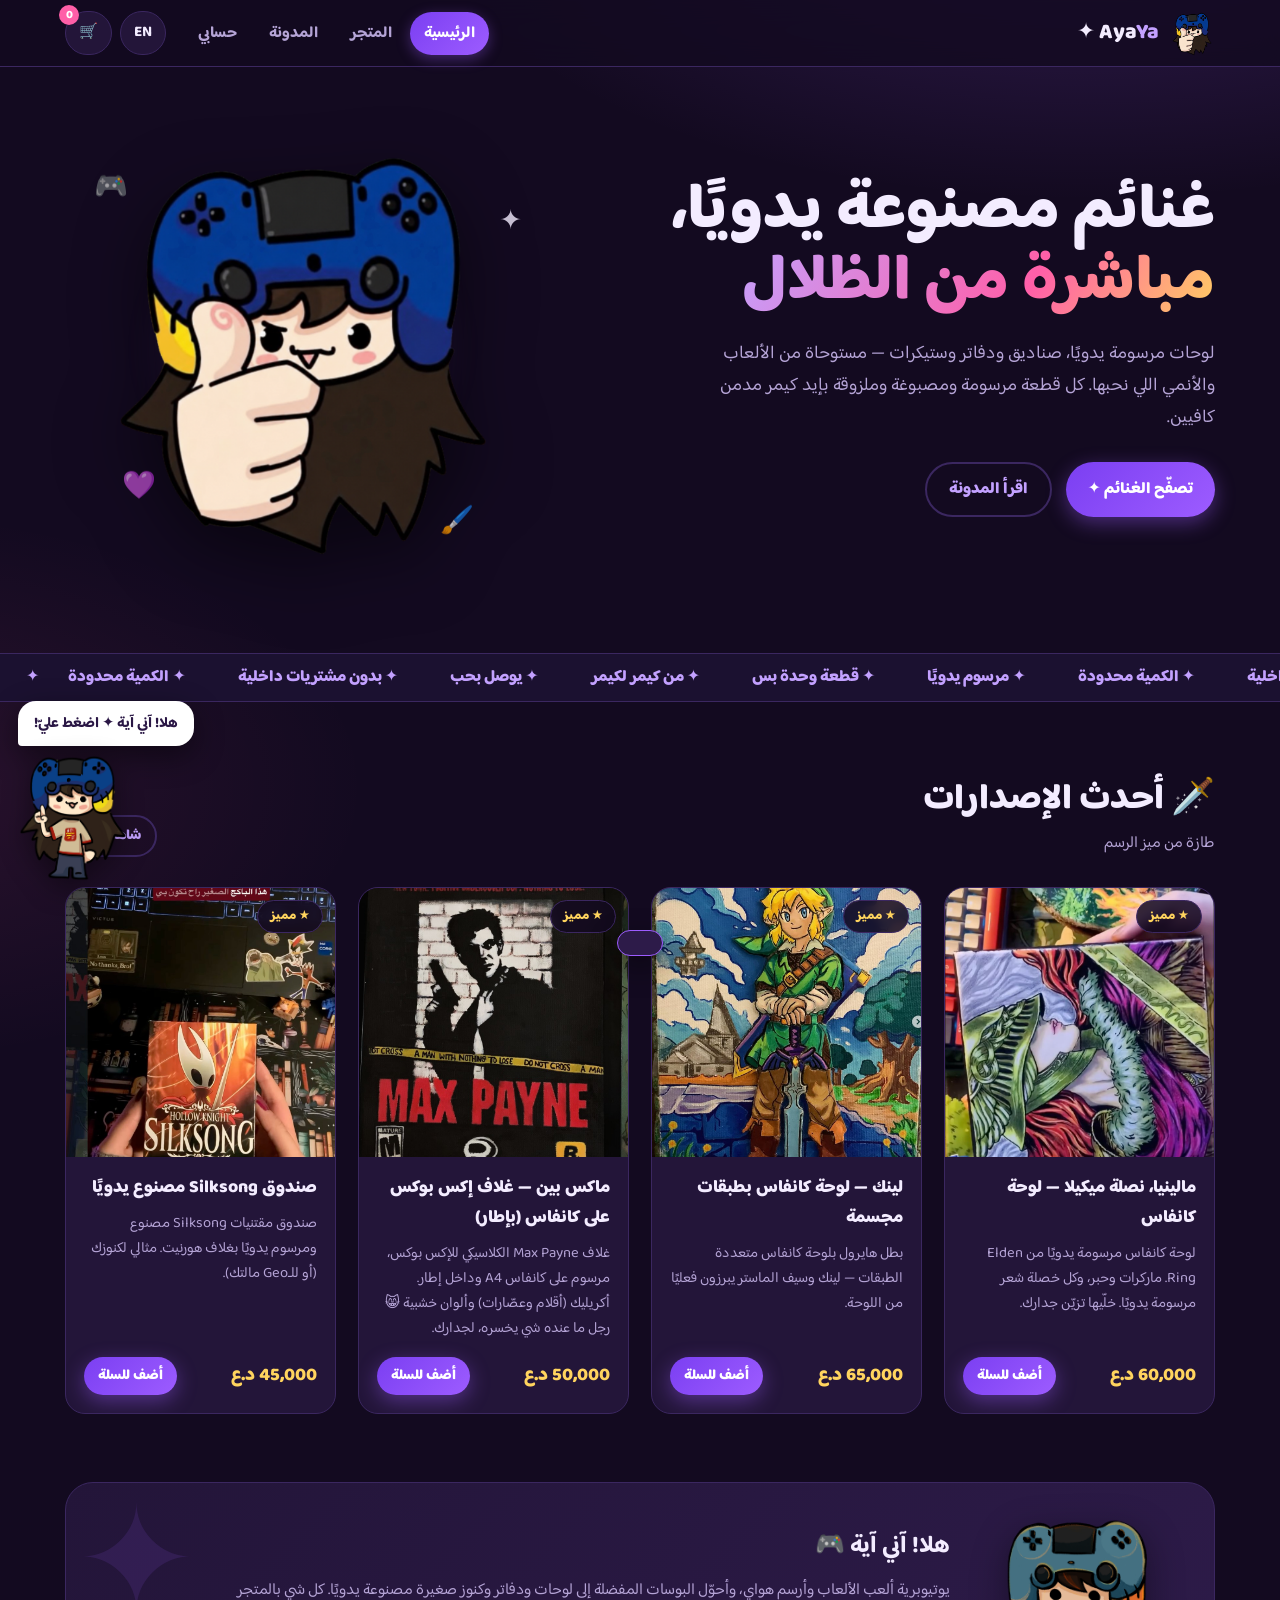
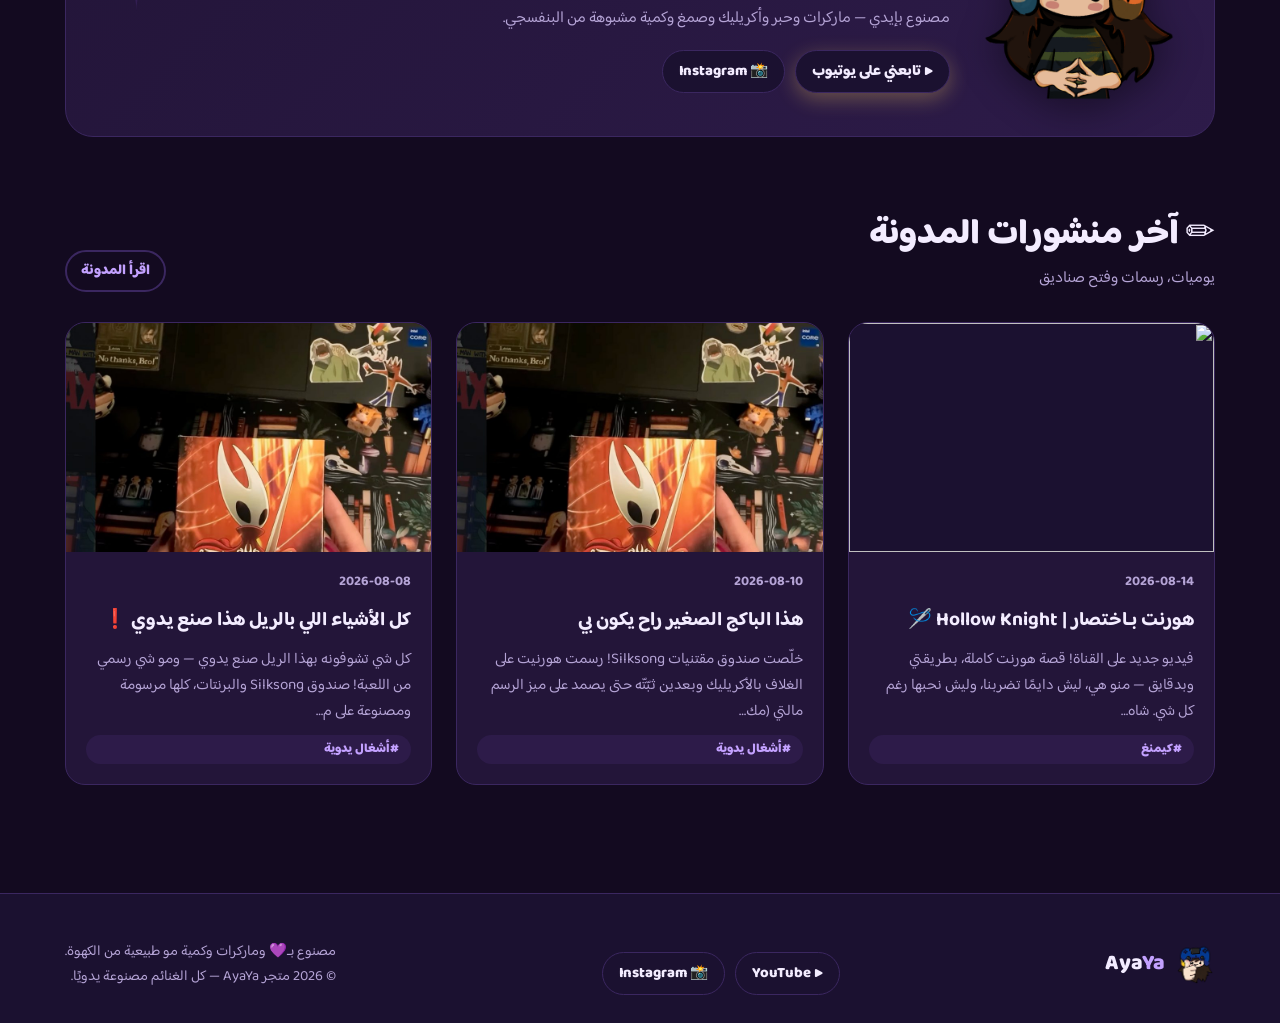
==== commit e8cfbbc8: "Switch currency to Iraqi Dinar (د.ع / IQD) - money() formatter: '60,000 د.ع' in Arabic, '60,000 IQD'" ====
--- a/index.html
+++ b/index.html
@@ -100,7 +100,7 @@
           <h3><a href="${url}" style="color:inherit">${esc(loc(p, "name"))}</a></h3>
           <p class="desc">${esc(loc(p, "desc"))}</p>
           <div class="card-foot">
-            <span class="price">$${p.price}</span>
+            <span class="price">${money(p.price)}</span>
             ${p.inStock
               ? `<button class="btn btn-primary btn-sm" onclick="addToCart('${p.id}')">${t("addToCart")}</button>`
               : `<button class="btn btn-danger btn-sm" disabled>${t("soldOut")}</button>`}
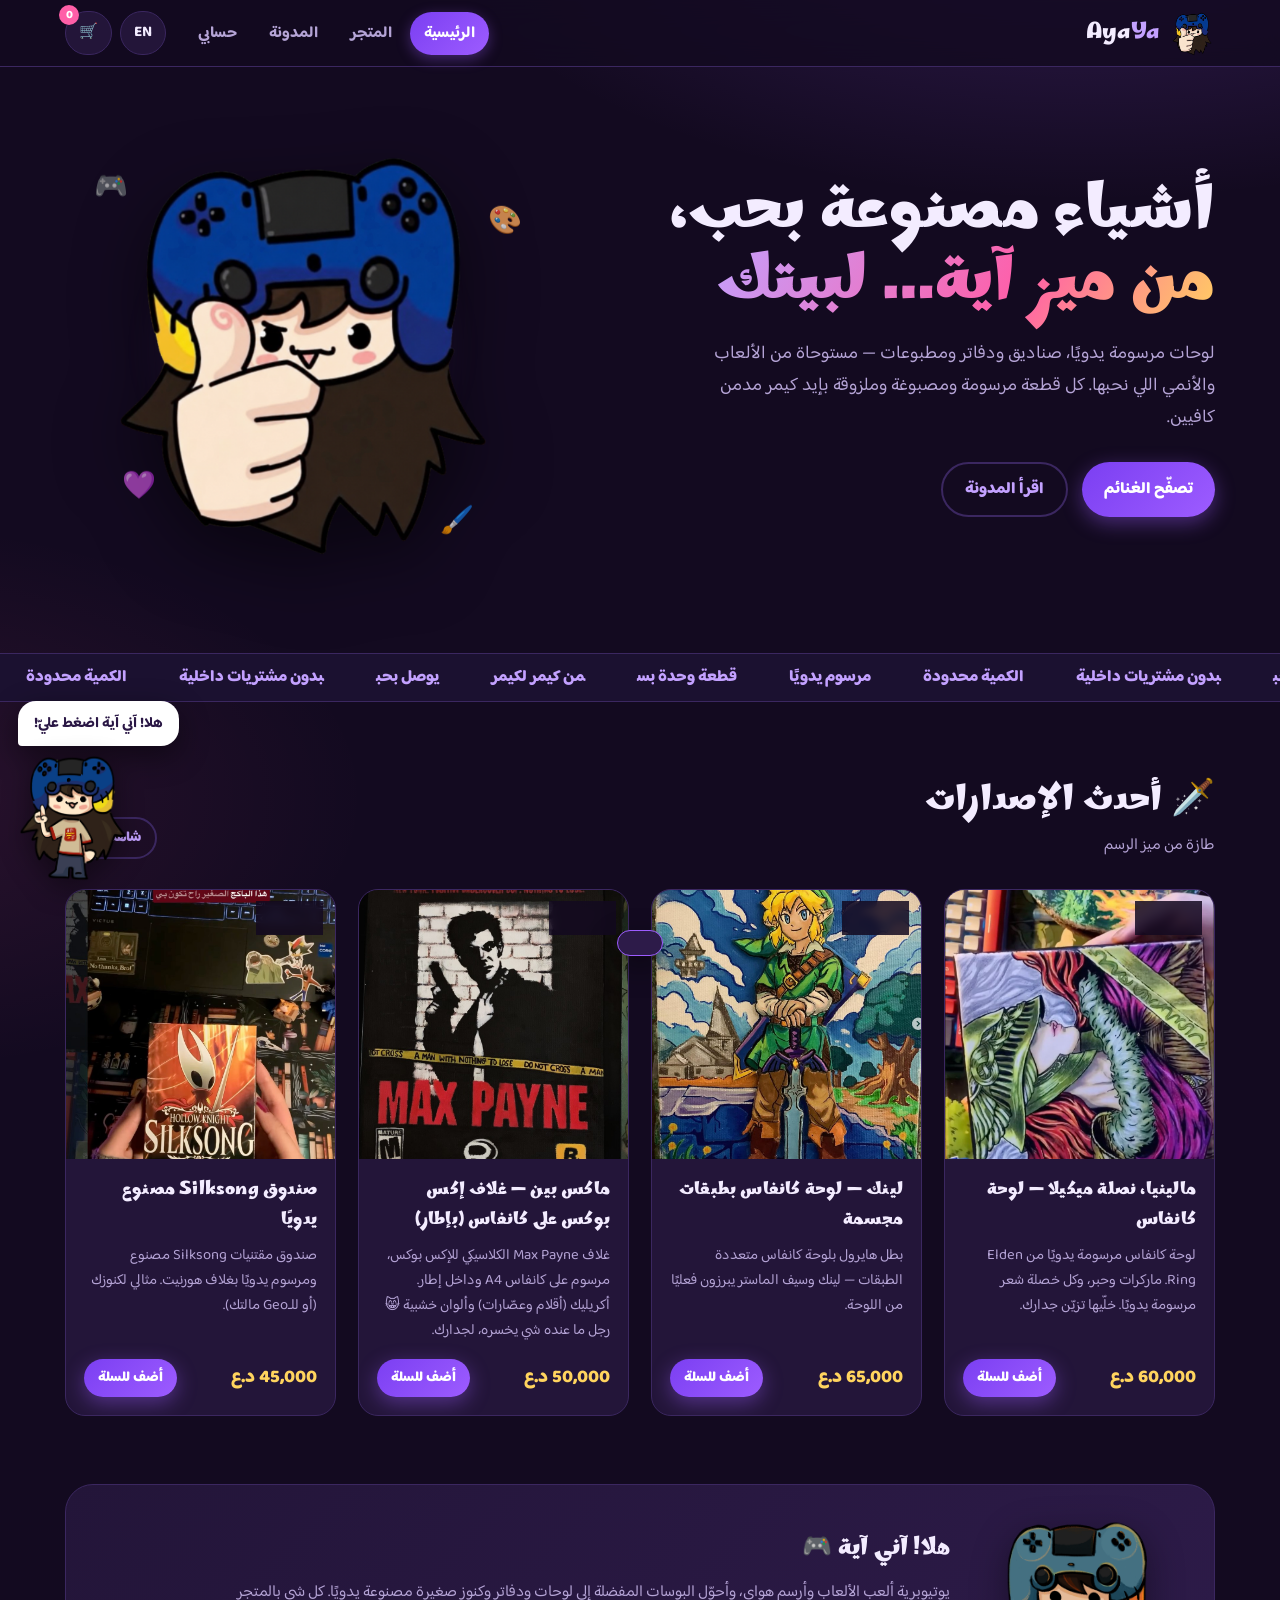
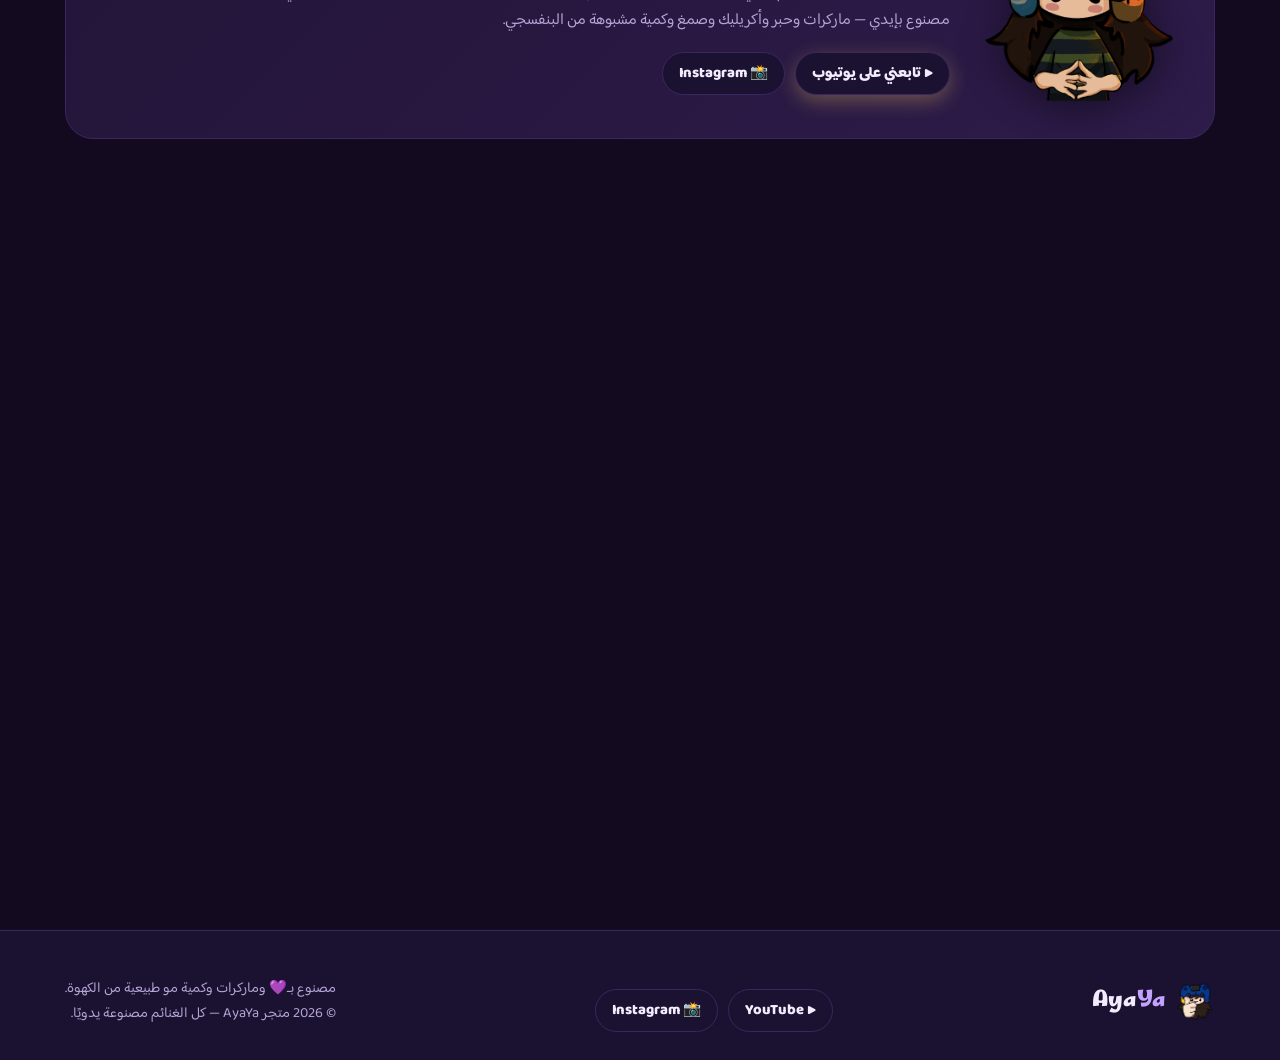
==== commit a4c05134: "Design & content refinements from Aya's feedback - New hero wording: أشياء مصنوعة بحب، من ميز آية… ل" ====
--- a/index.html
+++ b/index.html
@@ -3,12 +3,12 @@
 <head>
   <meta charset="UTF-8">
   <meta name="viewport" content="width=device-width, initial-scale=1.0">
-  <title>AyaYa Store ✦ Handcrafted gamer loot</title>
+  <title>AyaYa Store — Handcrafted gamer loot</title>
   <meta name="description" content="Hand-painted canvases, handmade boxes, journals and stickers inspired by games and anime — made by Aya.">
   <link rel="icon" type="image/png" href="assets/img/logo.png">
   <link rel="preconnect" href="https://fonts.googleapis.com">
   <link rel="preconnect" href="https://fonts.gstatic.com" crossorigin>
-  <link href="https://fonts.googleapis.com/css2?family=Baloo+2:wght@500;700;800&family=Baloo+Bhaijaan+2:wght@500;700;800&display=swap" rel="stylesheet">
+  <link href="https://fonts.googleapis.com/css2?family=Baloo+2:wght@500;700;800&family=Baloo+Bhaijaan+2:wght@500;700;800&family=Marhey:wght@400;500;700&family=Press+Start+2P&display=swap" rel="stylesheet">
   <link rel="stylesheet" href="assets/css/style.css">
 </head>
 <body>
@@ -30,7 +30,7 @@
           <div class="halo"></div>
           <img class="mascot-main" data-img="hero" src="assets/img/logo.png" alt="Aya mascot giving a thumbs up">
           <span class="floaty" style="top:8%;left:6%;animation-delay:.5s">🎮</span>
-          <span class="floaty" style="top:16%;right:4%;animation-delay:1.4s">✦</span>
+          <span class="floaty" style="top:16%;right:4%;animation-delay:1.4s">🎨</span>
           <span class="floaty" style="bottom:12%;left:12%;animation-delay:2.2s">💜</span>
           <span class="floaty" style="bottom:4%;right:14%;animation-delay:3s">🖌️</span>
         </div>
@@ -103,7 +103,7 @@
             <span class="price">${money(p.price)}</span>
             ${p.inStock
               ? `<button class="btn btn-primary btn-sm" onclick="addToCart('${p.id}')">${t("addToCart")}</button>`
-              : `<button class="btn btn-danger btn-sm" disabled>${t("soldOut")}</button>`}
+              : `<a class="btn btn-gold btn-sm" href="product.html?id=custom-commission">${t("orderCustom")}</a>`}
           </div>
         </div>
       </article>`;
@@ -115,7 +115,7 @@
 
       // marquee (doubled for seamless loop)
       const words = t("marquee");
-      const seq = words.map(w => `<span>✦ ${w}</span>`).join("");
+      const seq = words.map(w => `<span>${w}</span>`).join("");
       document.getElementById("marquee-track").innerHTML = seq + seq;
 
       // featured products
--- a/assets/css/style.css
+++ b/assets/css/style.css
@@ -38,6 +38,22 @@
 
 html[lang="ar"] body { font-family: var(--font-ar); }
 
+/* hand-drawn display font for headings (Arabic + Latin) */
+h1, h2, h3,
+.brand span,
+.page-hero h1,
+.section-head h2 {
+  font-family: "Marhey", "Baloo Bhaijaan 2", "Baloo 2", cursive;
+  letter-spacing: .2px;
+}
+
+/* retro pixel accents (Latin/digits only — Arabic falls back) */
+.pixel-font {
+  font-family: "Press Start 2P", monospace;
+  letter-spacing: 0;
+  line-height: 1.6;
+}
+
 ::selection { background: var(--purple); color: #fff; }
 
 img { max-width: 100%; display: block; }
@@ -335,6 +351,55 @@
 
 .yt-embed iframe { width: 100%; height: 100%; border: 0; display: block; }
 
+/* ---------- Blog zones ---------- */
+.zone { padding: 34px 0 10px; }
+
+.zone-head { display: flex; align-items: center; gap: 14px; margin-bottom: 6px; flex-wrap: wrap; }
+
+.zone-head h2 { font-size: clamp(1.5rem, 3vw, 2.1rem); }
+
+.zone-head p { color: var(--muted); width: 100%; margin-top: 2px; }
+
+/* YouTube corner = retro game vibes */
+.yt-zone {
+  border: 3px solid var(--purple);
+  border-radius: 18px;
+  padding: 26px clamp(14px, 3vw, 30px) 30px;
+  background:
+    linear-gradient(rgba(157, 92, 255, .05), transparent 40%),
+    repeating-linear-gradient(0deg, transparent 0 3px, rgba(157, 92, 255, .045) 3px 4px),
+    var(--bg-2);
+  box-shadow: 6px 6px 0 rgba(123, 63, 242, .35);
+  position: relative;
+}
+
+.yt-zone .pixel-tag {
+  font-family: "Press Start 2P", monospace;
+  font-size: .6rem; color: var(--gold);
+}
+
+.new-badge {
+  display: inline-flex; align-items: center; gap: 8px;
+  background: var(--magenta); color: #fff;
+  font-family: "Press Start 2P", "Baloo Bhaijaan 2", monospace;
+  font-size: .6rem; font-weight: 400;
+  padding: 8px 12px; border-radius: 4px;
+  box-shadow: 3px 3px 0 rgba(0, 0, 0, .45);
+  animation: blink 1.1s steps(2, start) infinite;
+  text-transform: uppercase;
+}
+
+@keyframes blink { 50% { opacity: .35; } }
+
+.yt-latest {
+  background: var(--panel); border: 2px solid var(--line);
+  border-radius: 14px; padding: 18px; margin: 16px 0 22px;
+}
+
+.yt-latest h3 { font-size: 1.3rem; margin: 10px 0 6px; }
+
+.yt-latest .yt-embed { max-width: 760px; }
+
 .ig-embed {
   border-radius: 14px; overflow: hidden; border: 1px solid var(--line);
   margin-top: 10px; background: #fff; max-width: 400px; align-self: center; width: 100%;
@@ -555,7 +620,7 @@
 }
 
 .about-strip::after {
-  content: "✦"; position: absolute; top: -30px; inset-inline-end: 10px;
+  content: ""; position: absolute; top: -30px; inset-inline-end: 10px;
   font-size: 9rem; color: rgba(157, 92, 255, .12); pointer-events: none;
 }
 
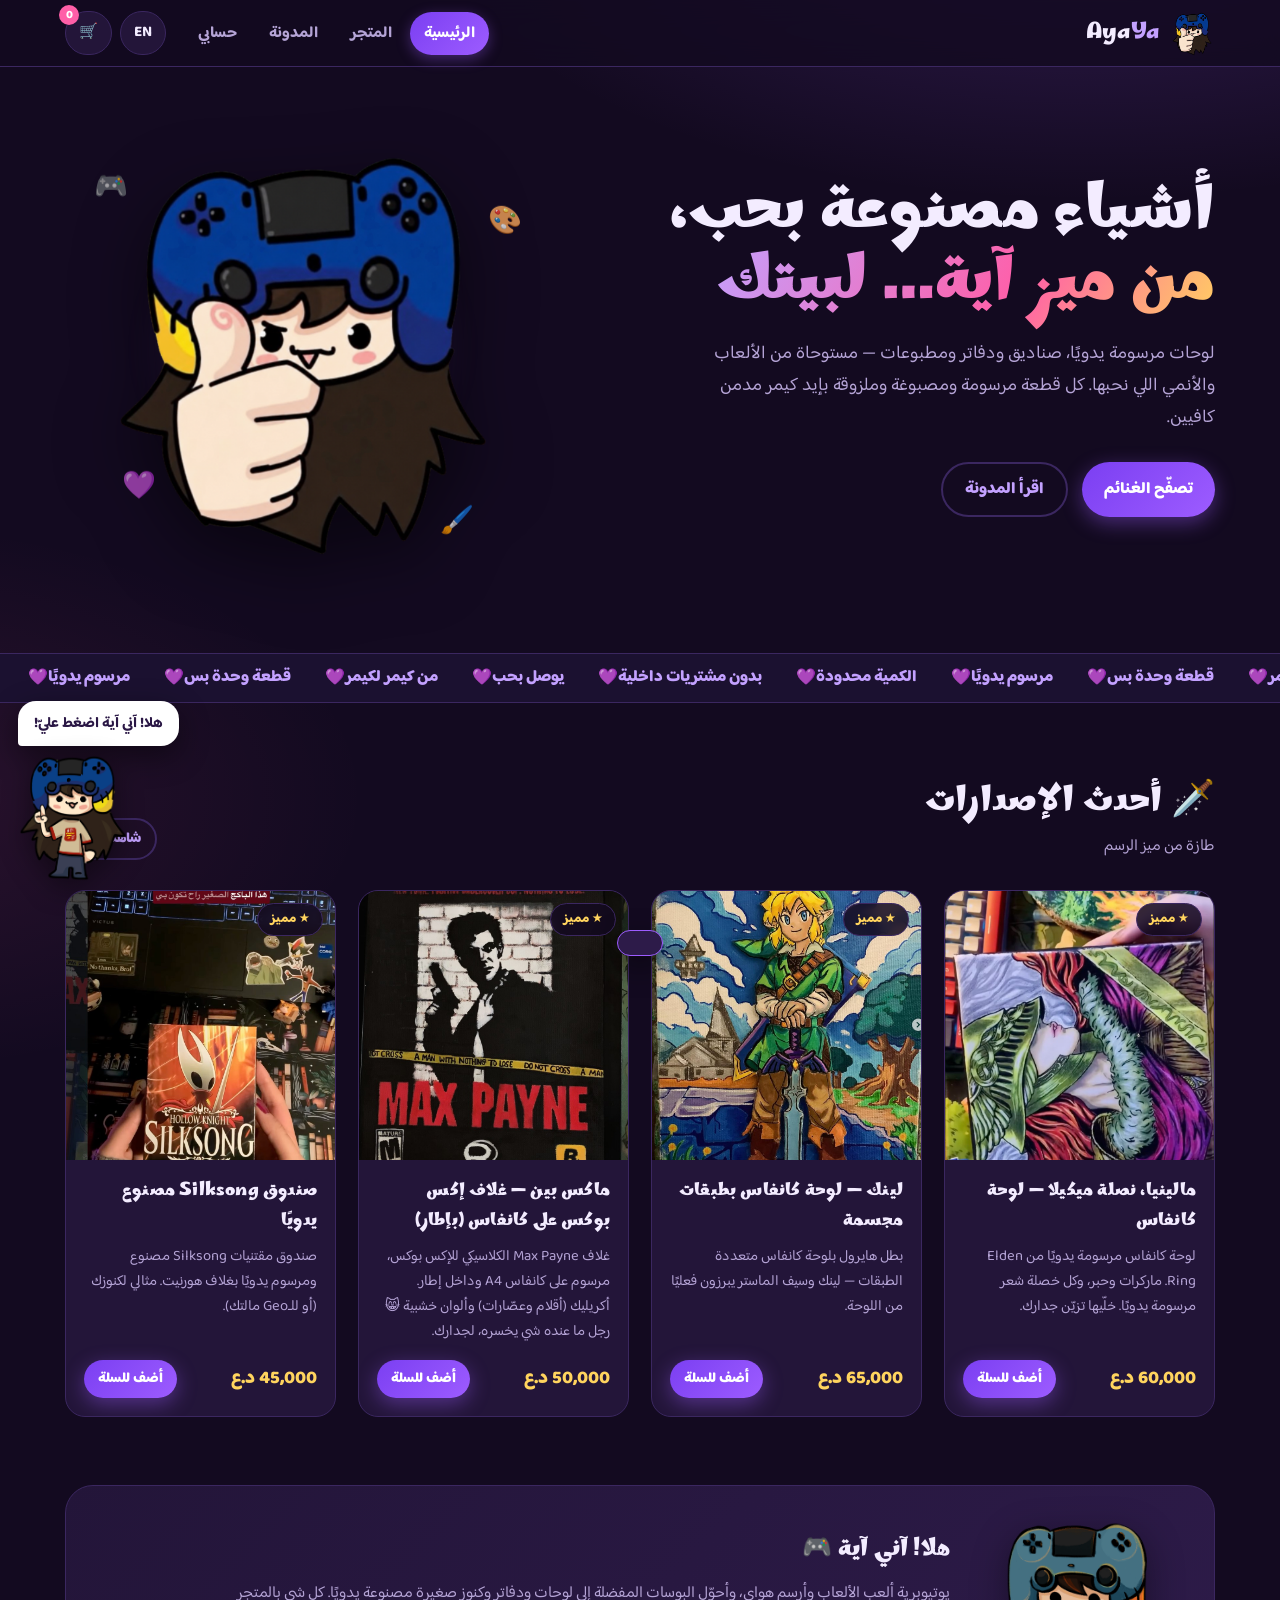
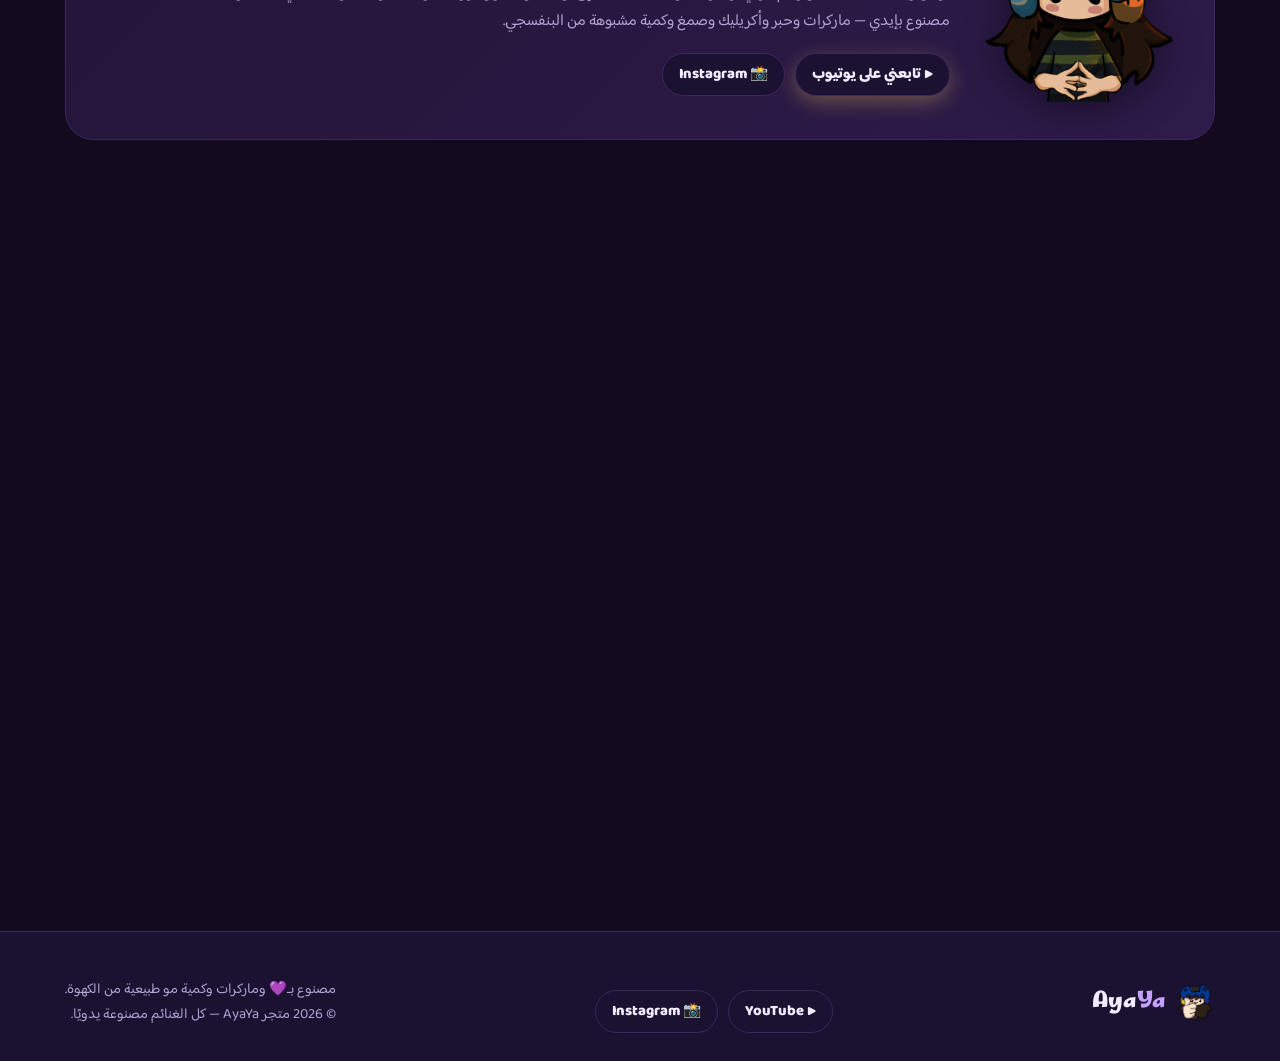
==== commit e12528d2: "Fix Arabic marquee: bidi-isolate phrases, restore 💜 separator, natural RTL flow Each phrase is now a" ====
--- a/index.html
+++ b/index.html
@@ -115,7 +115,7 @@
 
       // marquee (doubled for seamless loop)
       const words = t("marquee");
-      const seq = words.map(w => `<span>${w}</span>`).join("");
+      const seq = words.map(w => `<span dir="auto">${esc(w)}</span>`).join("");
       document.getElementById("marquee-track").innerHTML = seq + seq;
 
       // featured products
--- a/assets/css/style.css
+++ b/assets/css/style.css
@@ -226,14 +226,37 @@
   border-block: 1px solid var(--line);
   background: var(--bg-2);
   overflow: hidden; white-space: nowrap; direction: ltr;
-  padding: 10px 0; font-weight: 800; color: var(--purple-soft);
+  padding: 8px 0; font-weight: 800; color: var(--purple-soft);
+  line-height: 2; /* room for Arabic ascenders & diacritics */
 }
 
 .marquee-track { display: inline-block; animation: marquee 30s linear infinite; }
 
-.marquee span { margin: 0 26px; }
+/* each phrase is bidi-isolated so Arabic renders intact inside the LTR ticker */
+.marquee span {
+  display: inline-block;
+  unicode-bidi: isolate;
+  padding: 0 6px;
+}
+
+.marquee span::after {
+  content: "💜";
+  display: inline-block;
+  margin: 0 22px 0 0;
+  transform: translateY(1px);
+}
+
+html[dir="rtl"] .marquee span::after { margin: 0 0 0 22px; }
 
 @keyframes marquee { to { transform: translateX(-50%); } }
+
+/* on the Arabic site the ticker flows the natural RTL way */
+html[dir="rtl"] .marquee-track { animation-name: marquee-rtl; }
+
+@keyframes marquee-rtl {
+  from { transform: translateX(-50%); }
+  to { transform: translateX(0); }
+}
 
 /* ---------- Sections ---------- */
 section.block { padding: 68px 0; }
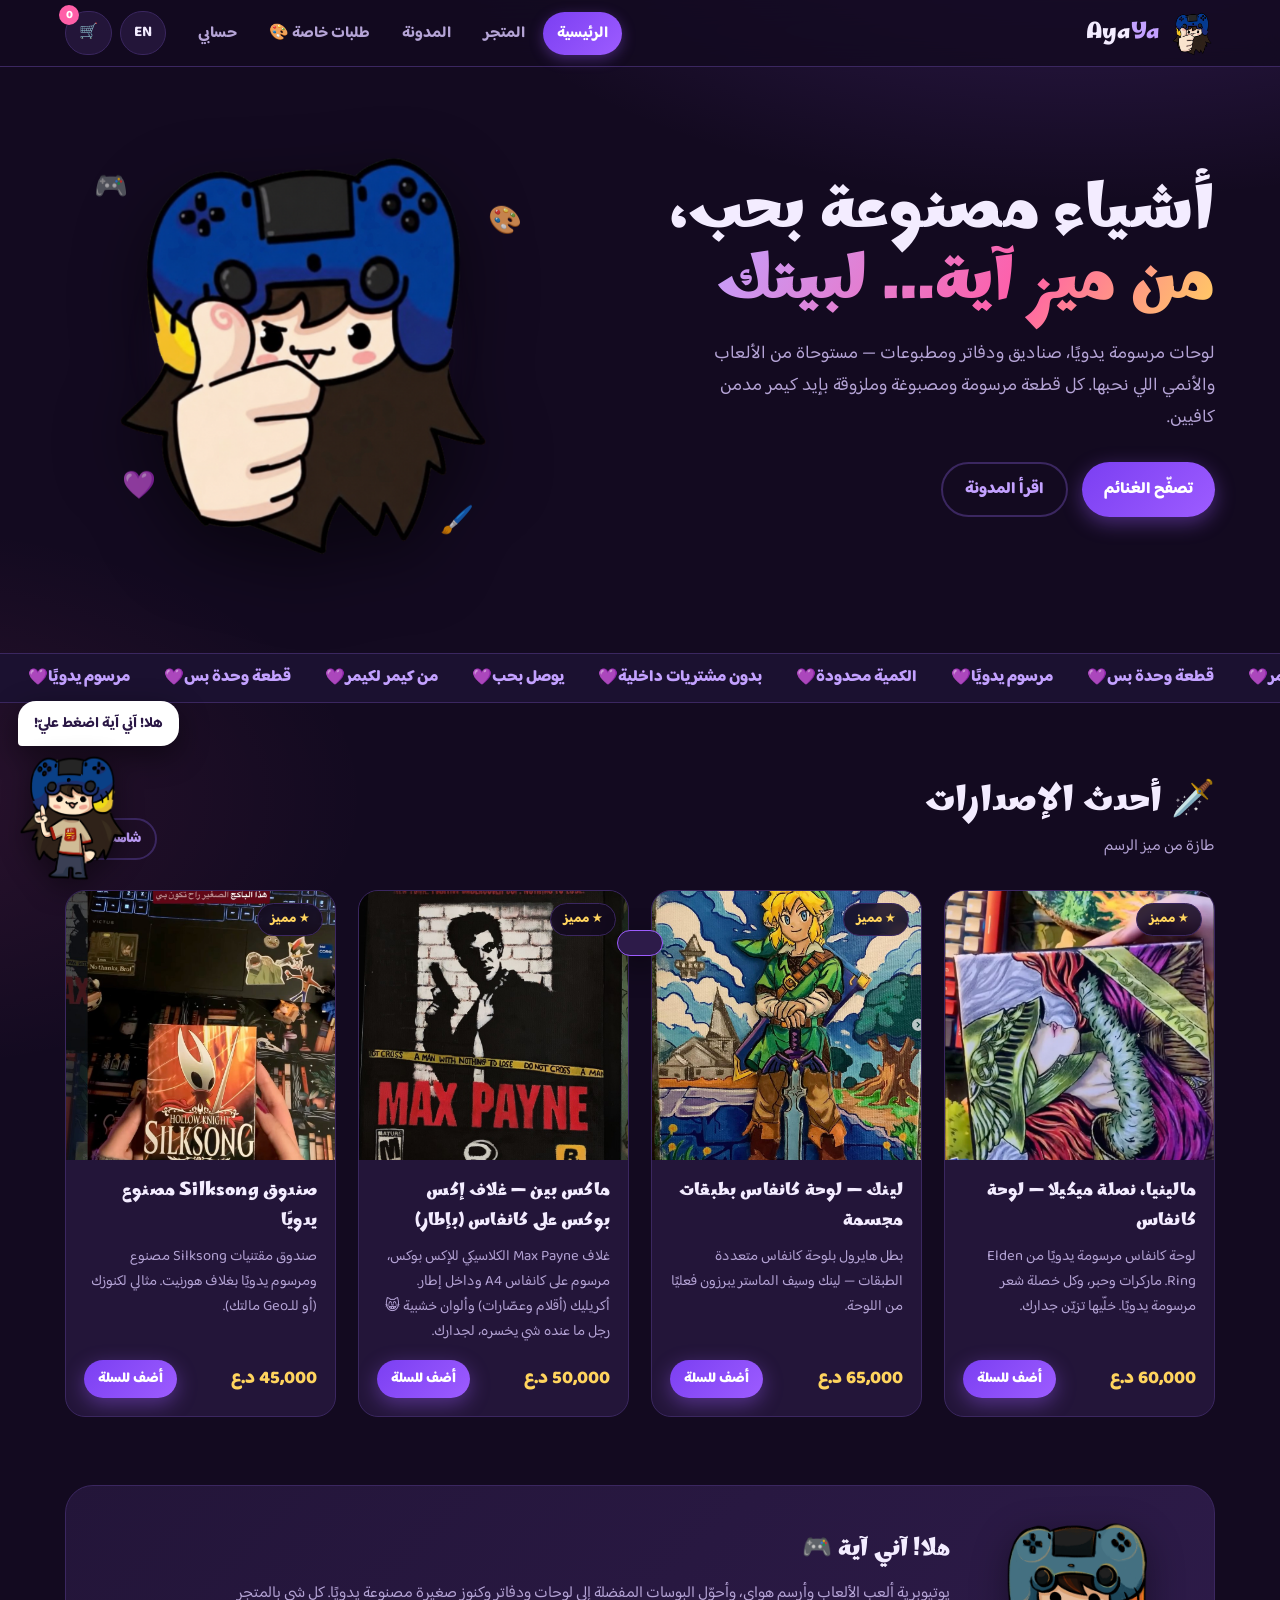
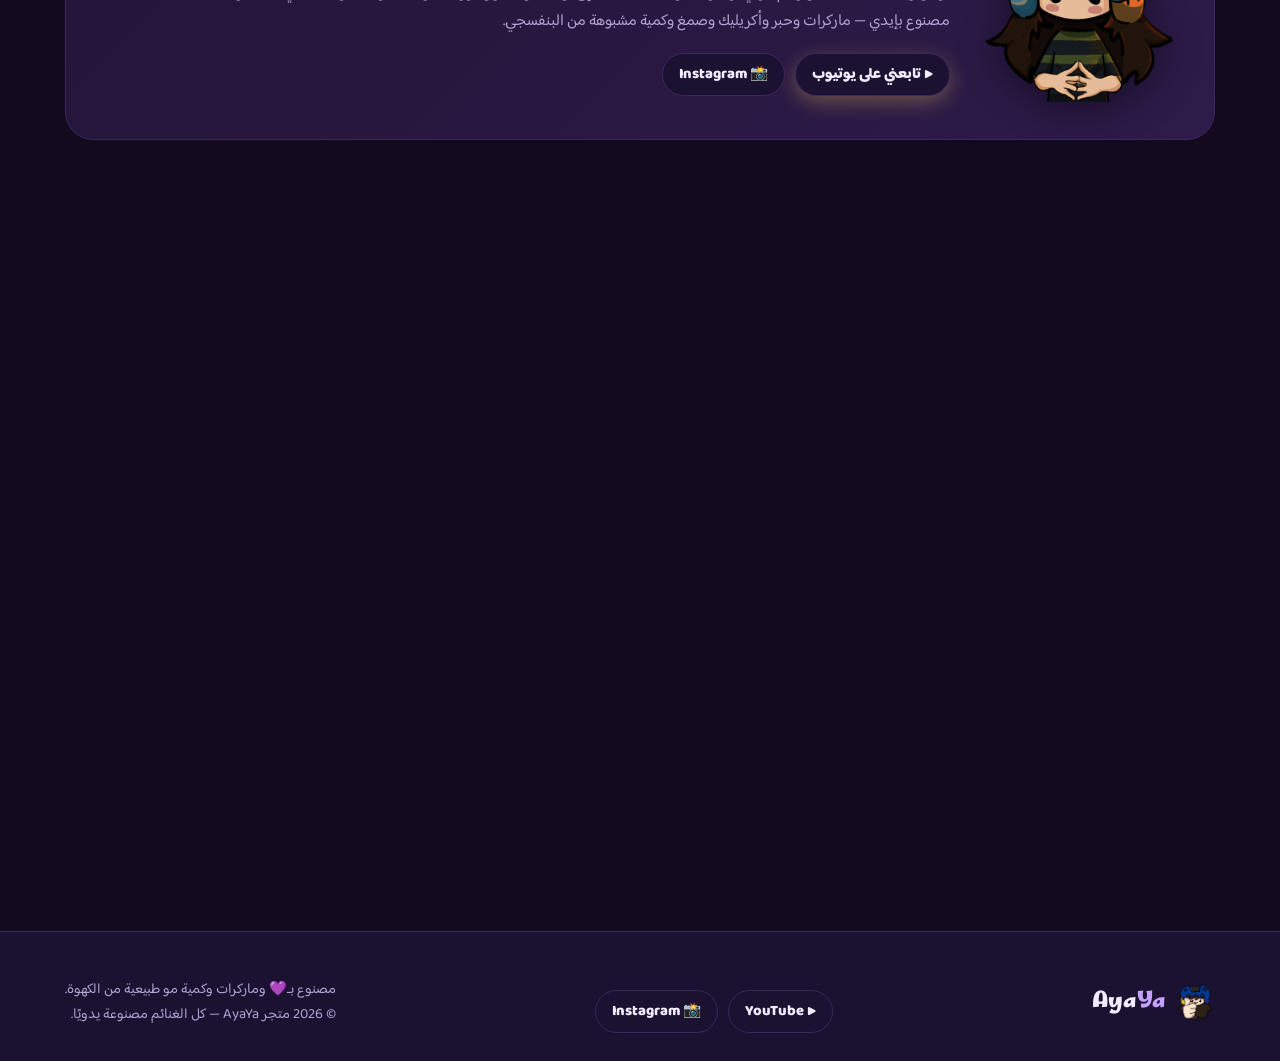
==== commit 5c8303f1: "Dedicated custom orders page (طلبات خاصة) — no fixed price - New custom.html: order type, mandatory " ====
--- a/index.html
+++ b/index.html
@@ -103,7 +103,7 @@
             <span class="price">${money(p.price)}</span>
             ${p.inStock
               ? `<button class="btn btn-primary btn-sm" onclick="addToCart('${p.id}')">${t("addToCart")}</button>`
-              : `<a class="btn btn-gold btn-sm" href="product.html?id=custom-commission">${t("orderCustom")}</a>`}
+              : `<a class="btn btn-gold btn-sm" href="custom.html">${t("orderCustom")}</a>`}
           </div>
         </div>
       </article>`;
